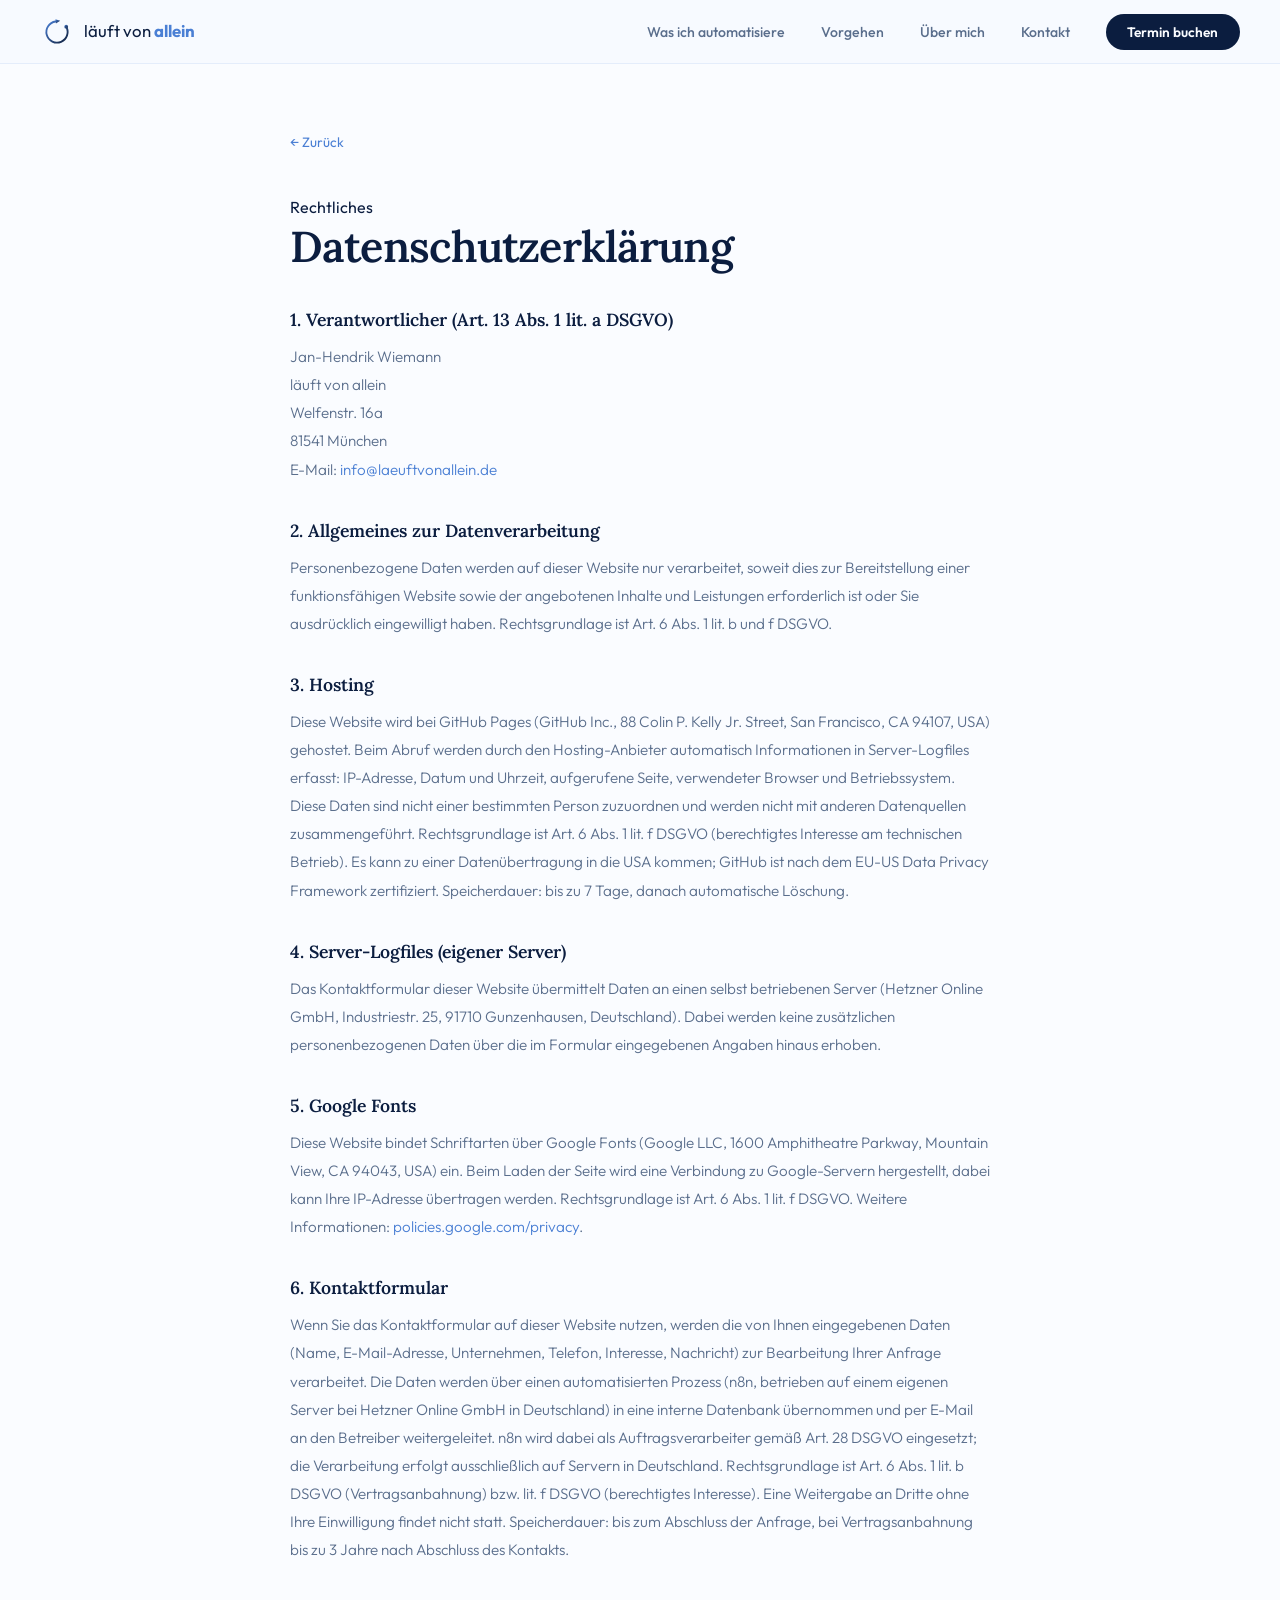
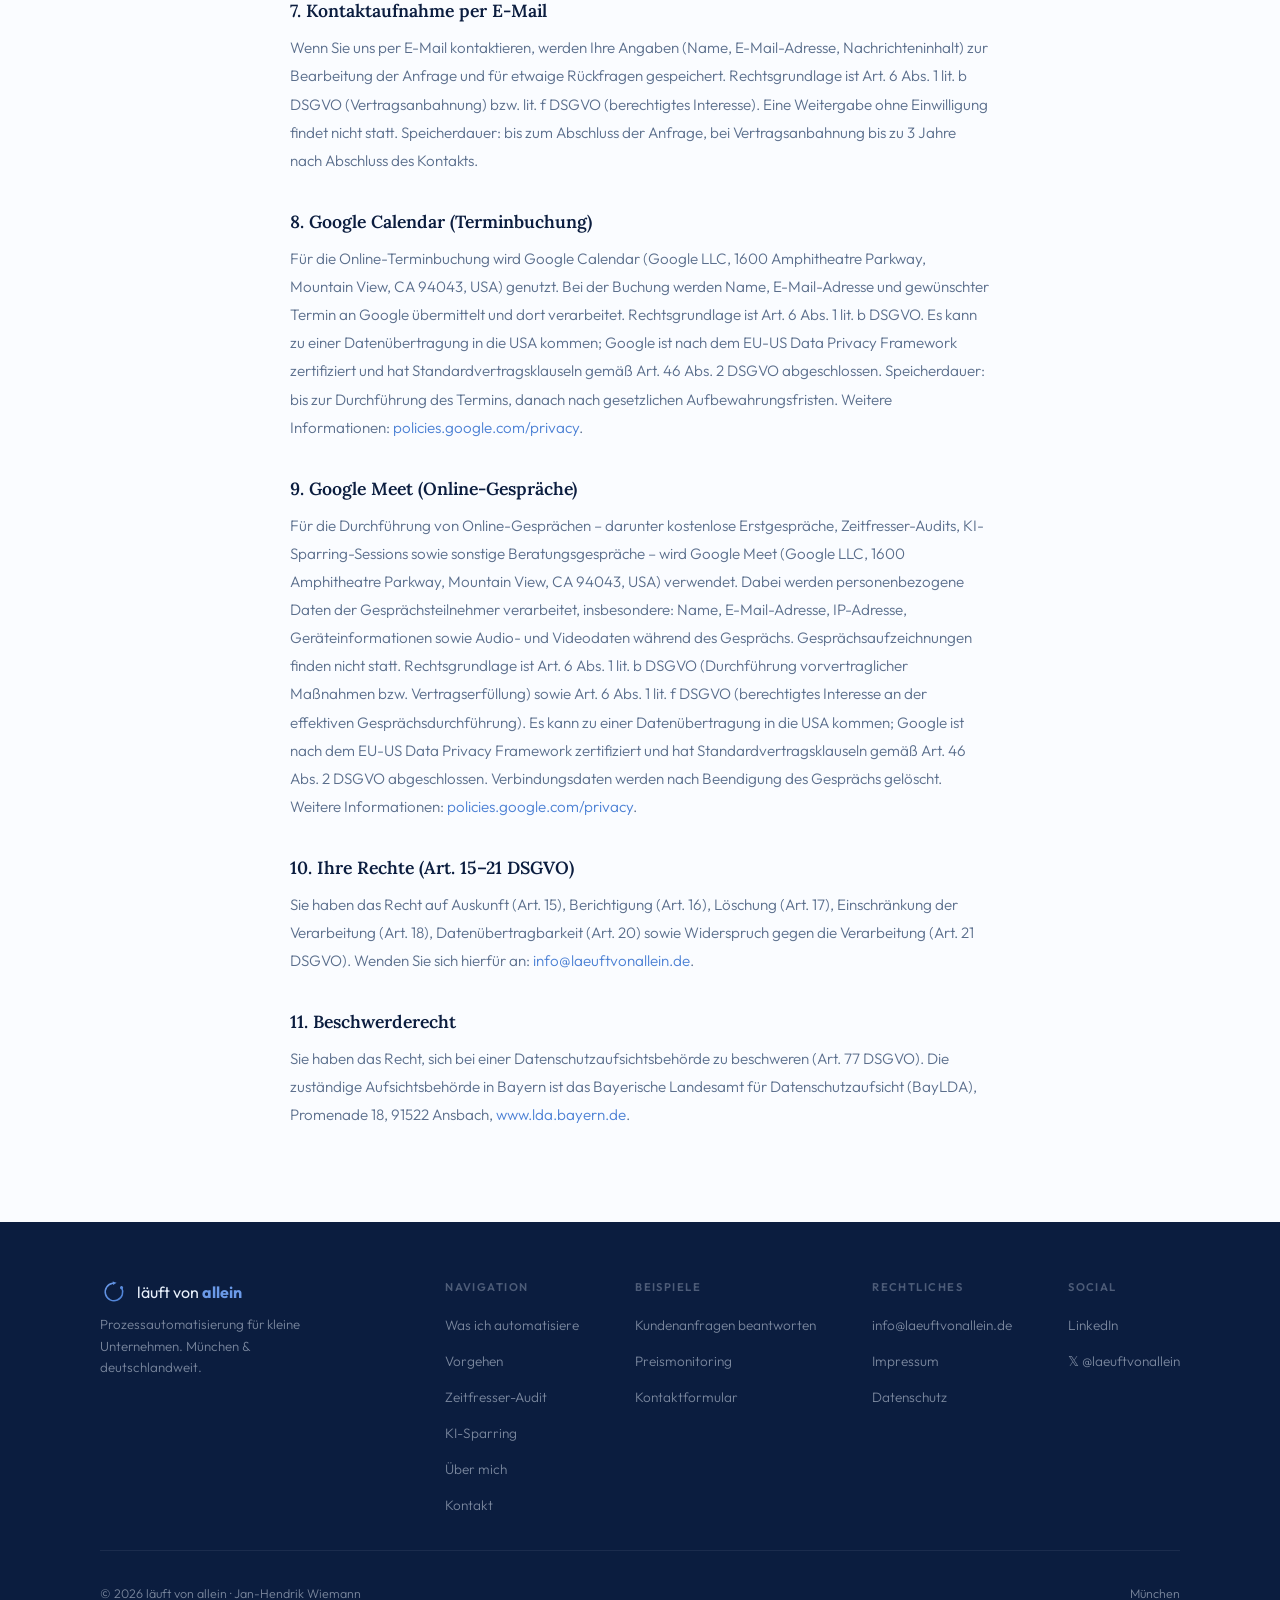
==== datenschutz/index.html @ e251af43 "Create index.html" ====
<!DOCTYPE html>
<html lang="de">
<head>
<meta charset="UTF-8">
<meta name="viewport" content="width=device-width, initial-scale=1.0">
<title>Datenschutzerklärung – läuft von allein</title>
<meta name="description" content="Datenschutzerklärung von läuft von allein – Jan-Hendrik Wiemann, München.">
<meta name="robots" content="noindex, follow">
  <link rel="icon" type="image/png" href="/favicon-96x96.png" sizes="96x96" />
  <link rel="icon" type="image/svg+xml" href="/favicon.svg" />
  <link rel="shortcut icon" href="/favicon.ico" />
  <link rel="apple-touch-icon" sizes="180x180" href="/apple-touch-icon.png" />
  <link rel="manifest" href="/site.webmanifest" />
<link rel="preconnect" href="https://fonts.googleapis.com">
<link rel="preconnect" href="https://fonts.gstatic.com" crossorigin>
<link href="https://fonts.googleapis.com/css2?family=Lora:ital,wght@0,400;0,500;0,600;1,400&family=Outfit:wght@300;400;500;600;700&display=swap" rel="stylesheet">
<style>
  /* ─── Variables ──────────────────────────────────────────────── */
  :root {
    --navy:        #0B1D3F;
    --navy-mid:    #142F5E;
    --navy-light:  #1E4080;
    --blue:        #4A7FD4;
    --blue-light:  #6B9AE8;
    --blue-pale:   #E8F0FB;
    --bg:          #F7FAFF;
    --white:       #FAFCFF;
    --text:        #0B1D3F;
    --text-muted:  #5A6E8C;
    --border:      rgba(74,127,212,0.14);
    --font-sans:   'Outfit', ui-sans-serif, system-ui, sans-serif;
    --font-serif:  'Lora', Georgia, serif;
    --radius-sm:   8px;
    --radius-md:   16px;
    --radius-lg:   24px;
    --shadow-sm:   0 2px 8px rgba(11,29,63,0.06);
    --shadow-md:   0 8px 32px rgba(11,29,63,0.10);
    --t:           0.22s ease;
  }

  /* ─── Reset ──────────────────────────────────────────────────── */
  *, *::before, *::after { box-sizing: border-box; margin: 0; padding: 0; }
  html { scroll-behavior: smooth; }
  body {
    font-family: var(--font-sans);
    background: var(--white);
    color: var(--text);
    line-height: 1.7;
    overflow-x: hidden;
    -webkit-font-smoothing: antialiased;
  }

  /* ─── Navigation ─────────────────────────────────────────────── */
  nav {
    position: fixed; top: 0; left: 0; right: 0; z-index: 100;
    display: flex; align-items: center; justify-content: space-between;
    padding: 0 2.5rem; height: 64px;
    background: rgba(247,250,255,0.90);
    backdrop-filter: blur(18px) saturate(1.4);
    -webkit-backdrop-filter: blur(18px) saturate(1.4);
    border-bottom: 1px solid rgba(74,127,212,0.10);
    transition: box-shadow var(--t);
  }
  nav.scrolled { box-shadow: 0 2px 20px rgba(11,29,63,0.08); }
  .nav-logo {
    display: flex; align-items: center; gap: 10px;
    text-decoration: none; color: var(--navy);
  }
  .nav-wordmark {
    font-family: var(--font-sans);
    font-size: 1.05rem; font-weight: 400;
    color: var(--navy); line-height: 1;
  }
  .nav-wordmark strong { color: var(--blue); font-weight: 700; }
  .nav-links {
    display: flex; align-items: center;
    gap: 2.25rem; list-style: none;
  }
  .nav-links a {
    font-size: 0.88rem; font-weight: 500;
    color: var(--text-muted); text-decoration: none;
    transition: color var(--t);
  }
  .nav-links a:hover { color: var(--navy); }
  .nav-cta {
    background: var(--navy) !important;
    color: var(--white) !important;
    padding: 0.55rem 1.35rem; border-radius: 100px;
    font-weight: 600 !important; font-size: 0.85rem !important;
    transition: background var(--t), transform var(--t) !important;
  }
  .nav-cta:hover { background: var(--navy-mid) !important; transform: translateY(-1px); }
  .nav-hamburger {
    display: none; flex-direction: column; gap: 5px;
    cursor: pointer; background: none; border: none; padding: 4px;
  }
  .nav-hamburger span {
    display: block; width: 22px; height: 2px;
    background: var(--navy); border-radius: 2px; transition: all 0.3s;
  }

  /* ─── Buttons ────────────────────────────────────────────────── */
  .btn-primary {
    display: inline-flex; align-items: center; gap: 8px;
    background: var(--blue); color: var(--white);
    padding: 0.85rem 2rem; border-radius: 100px;
    font-size: 0.95rem; font-weight: 600; text-decoration: none;
    transition: background var(--t), transform var(--t), box-shadow var(--t);
    box-shadow: 0 4px 20px rgba(74,127,212,0.30);
    border: none; cursor: pointer;
  }
  .btn-primary:hover {
    background: var(--blue-light); transform: translateY(-2px);
    box-shadow: 0 8px 28px rgba(74,127,212,0.40);
  }

  /* ─── Case Study Page ────────────────────────────────────────── */
  .case-page {
    background: var(--white);
    padding: 8rem 2rem 5rem;
    min-height: 100vh;
  }
  .case-inner { max-width: 760px; margin: 0 auto; }

  h2 {
    font-family: var(--font-serif);
    font-size: clamp(1.9rem, 4vw, 2.7rem);
    font-weight: 600; color: var(--navy);
    line-height: 1.2; letter-spacing: -0.02em;
    margin-bottom: 1.2rem;
  }
  .case-inner h3 {
    font-family: var(--font-serif); font-size: 1.1rem; font-weight: 600;
    color: var(--navy); margin: 2.5rem 0 0.6rem;
  }
  .case-inner p {
    font-size: 0.97rem; color: var(--text-muted);
    font-weight: 300; line-height: 1.85; margin-bottom: 0.75rem;
  }
  .case-back {
    display: inline-flex; align-items: center; gap: 0.5rem;
    font-size: 0.85rem; color: var(--text-muted);
    text-decoration: none; margin-bottom: 2.5rem; transition: color var(--t);
  }
  .case-back:hover { color: var(--navy); }
  .case-badge {
    display: block; width: fit-content;
    background: rgba(74,127,212,0.10); border: 1px solid rgba(74,127,212,0.22);
    color: var(--blue); font-size: 0.7rem; font-weight: 600;
    letter-spacing: 0.1em; text-transform: uppercase;
    padding: 0.3rem 0.9rem; border-radius: 100px; margin-bottom: 1.1rem;
  }
  .case-lead {
    font-size: 1.05rem; color: var(--text-muted);
    font-weight: 300; line-height: 1.85; margin-bottom: 2rem;
  }
  .case-highlight {
    background: var(--bg); border-left: 3px solid var(--blue);
    border-radius: 0 var(--radius-sm) var(--radius-sm) 0;
    padding: 1.1rem 1.5rem; margin: 1.5rem 0;
    font-size: 0.95rem; color: var(--text-muted); font-weight: 300; line-height: 1.8;
  }
  .case-list {
    list-style: none; margin: 0.5rem 0 1.2rem;
    display: flex; flex-direction: column; gap: 0.4rem;
  }
  .case-list li {
    font-size: 0.93rem; color: var(--text-muted);
    font-weight: 300; display: flex; align-items: baseline; gap: 0.6rem;
  }
  .case-list li::before {
    content: '✓'; color: var(--blue); font-weight: 600; flex-shrink: 0;
  }
  .tech-pills { display: flex; flex-wrap: wrap; gap: 0.5rem; margin: 0.8rem 0 2rem; }
  .tech-pill {
    background: var(--blue-pale); color: var(--blue);
    border-radius: 100px; padding: 0.3rem 0.9rem;
    font-size: 0.78rem; font-weight: 500;
  }
  .case-divider { border: none; border-top: 1px solid var(--border); margin: 2.5rem 0; }

  /* ─── Ablauf-Diagramm ────────────────────────────────────────── */
  .flow-diagram {
    margin: 1.5rem 0 2rem;
    display: flex; flex-direction: column; gap: 0;
  }
  .flow-step {
    display: flex; align-items: flex-start; gap: 1.1rem;
  }
  .flow-left {
    display: flex; flex-direction: column; align-items: center;
    flex-shrink: 0; padding-top: 0.2rem;
  }
  .flow-icon {
    width: 40px; height: 40px; border-radius: 50%;
    background: var(--blue-pale); border: 1.5px solid rgba(74,127,212,0.25);
    display: flex; align-items: center; justify-content: center;
    font-size: 1rem; flex-shrink: 0;
  }
  .flow-connector {
    width: 1.5px; flex: 1; min-height: 28px;
    background: linear-gradient(to bottom, rgba(74,127,212,0.25), rgba(74,127,212,0.08));
    margin: 4px 0;
  }
  .flow-content {
    padding: 0.15rem 0 1.4rem;
  }
  .flow-content strong {
    display: block; font-size: 0.93rem; font-weight: 600;
    color: var(--navy); margin-bottom: 0.2rem;
  }
  .flow-content span {
    font-size: 0.85rem; color: var(--text-muted); font-weight: 300; line-height: 1.6;
  }
  .flow-branch {
    display: flex; gap: 0.75rem; margin-top: 1.5rem; flex-wrap: wrap;
  }
  .flow-branch-item {
    flex: 1; min-width: 200px;
    background: var(--bg); border: 1px solid var(--border);
    border-radius: var(--radius-md); padding: 1rem 1.2rem;
  }
  .flow-branch-item.yes { border-left: 3px solid var(--blue); }
  .flow-branch-item.no { border-left: 3px solid rgba(90,110,140,0.3); }
  .flow-branch-label {
    font-size: 0.7rem; font-weight: 700; letter-spacing: 0.1em;
    text-transform: uppercase; margin-bottom: 0.4rem;
  }
  .flow-branch-item.yes .flow-branch-label { color: var(--blue); }
  .flow-branch-item.no .flow-branch-label { color: var(--text-muted); }
  .flow-branch-item p {
    font-size: 0.85rem; color: var(--text-muted);
    font-weight: 300; line-height: 1.6; margin-bottom: 0;
  }

  /* ─── Sheet-Tabelle ──────────────────────────────────────────── */
  .sheet-table {
    width: 100%; border-collapse: collapse;
    margin: 1rem 0 1.5rem; font-size: 0.85rem;
    border-radius: var(--radius-md); overflow: hidden;
    border: 1px solid var(--border);
  }
  .sheet-table th {
    background: var(--blue-pale); color: var(--blue);
    font-weight: 600; font-size: 0.72rem; letter-spacing: 0.08em;
    text-transform: uppercase; padding: 0.65rem 1rem; text-align: left;
    border-bottom: 1px solid rgba(74,127,212,0.18);
  }
  .sheet-table td {
    padding: 0.65rem 1rem; color: var(--text-muted);
    font-weight: 300; line-height: 1.5;
    border-bottom: 1px solid var(--border);
    vertical-align: top;
  }
  .sheet-table tr:last-child td { border-bottom: none; }
  .sheet-table tr:hover td { background: var(--bg); }
  .typ-badge {
    display: inline-block;
    background: var(--blue-pale); color: var(--blue);
    border-radius: 100px; padding: 1px 8px;
    font-size: 0.72rem; font-weight: 600;
    letter-spacing: 0.06em;
  }

  /* ─── X-Thread ───────────────────────────────────────────────── */
  .x-thread-label {
    font-size: 0.72rem; font-weight: 600; letter-spacing: 0.14em;
    text-transform: uppercase; color: var(--blue); margin-bottom: 1.2rem; display: block;
  }
  .x-posts { display: flex; flex-direction: column; gap: 0.9rem; }
  .x-post {
    background: var(--bg); border: 1px solid var(--border);
    border-radius: var(--radius-md); padding: 1.2rem 1.4rem;
  }
  .x-post-num {
    font-size: 0.68rem; font-weight: 600; letter-spacing: 0.08em;
    color: var(--blue); text-transform: uppercase; margin-bottom: 0.55rem;
  }
  .x-post p {
    font-size: 0.88rem; line-height: 1.75; color: var(--navy);
    font-weight: 300; margin-bottom: 0;
  }
  .case-cta { margin-top: 2rem; }

  /* ─── Footer ─────────────────────────────────────────────────── */
  footer { background: var(--navy); color: rgba(232,240,251,0.5); padding: 3.5rem 2rem 2rem; }
  .footer-inner { max-width: 1080px; margin: 0 auto; }
  .footer-top {
    display: flex; justify-content: space-between; align-items: flex-start;
    margin-bottom: 2rem; padding-bottom: 2rem;
    border-bottom: 1px solid rgba(232,240,251,0.07);
  }
  .footer-brand p { font-size: 0.83rem; font-weight: 300; max-width: 250px; margin-top: 0.5rem; line-height: 1.65; }
  .footer-logo { display: flex; align-items: center; gap: 9px; text-decoration: none; }
  .footer-wordmark {
    font-family: var(--font-sans); font-size: 1rem;
    font-weight: 400; color: #E8F0FB; line-height: 1;
  }
  .footer-wordmark strong { color: var(--blue-light); font-weight: 700; }
  .footer-links { display: flex; gap: 3.5rem; }
  .footer-links-col h4 {
    font-size: 0.7rem; font-weight: 600; letter-spacing: 0.13em;
    text-transform: uppercase; color: rgba(232,240,251,0.30); margin-bottom: 0.9rem;
  }
  .footer-links-col ul { list-style: none; display: flex; flex-direction: column; gap: 0.55rem; }
  .footer-links-col a {
    font-size: 0.85rem; font-weight: 300;
    color: rgba(232,240,251,0.50); text-decoration: none; transition: color var(--t);
  }
  .footer-links-col a:hover { color: #E8F0FB; }
  .footer-bottom {
    display: flex; justify-content: space-between; align-items: center;
    font-size: 0.78rem; font-weight: 300;
  }

  /* ─── Password Overlay ───────────────────────────────────────── */
  #pw-overlay {
    position: fixed; inset: 0; z-index: 9999; background: var(--navy);
    display: flex; align-items: center; justify-content: center; flex-direction: column;
  }
  #pw-overlay.hidden { display: none; }
  .pw-box {
    background: rgba(232,240,251,0.05); border: 1px solid rgba(232,240,251,0.12);
    border-radius: 20px; padding: 2.5rem 3rem;
    width: 100%; max-width: 380px; text-align: center;
  }
  .pw-logo { display: flex; justify-content: center; margin-bottom: 1.2rem; }
  .pw-sub { font-size: 0.83rem; color: rgba(232,240,251,0.4); font-weight: 300; margin-bottom: 2rem; }
  .pw-input {
    width: 100%; padding: 0.8rem 1.1rem;
    background: rgba(232,240,251,0.07); border: 1px solid rgba(232,240,251,0.15);
    border-radius: 10px; color: #E8F0FF; font-size: 1rem;
    font-family: var(--font-sans); outline: none; margin-bottom: 0.85rem;
    transition: border-color var(--t); text-align: center; letter-spacing: 0.08em;
  }
  .pw-input::placeholder { color: rgba(232,240,251,0.25); letter-spacing: 0; }
  .pw-input:focus { border-color: var(--blue); }
  .pw-btn {
    width: 100%; padding: 0.85rem; background: var(--blue);
    color: var(--white); border: none; border-radius: 10px;
    font-family: var(--font-sans); font-size: 0.95rem; font-weight: 600;
    cursor: pointer; transition: background var(--t);
  }
  .pw-btn:hover { background: var(--blue-light); }
  .pw-error { font-size: 0.8rem; color: #e07070; margin-top: 0.75rem; min-height: 1.2em; font-weight: 300; }
  @keyframes shake { 0%,100%{transform:translateX(0)} 20%,60%{transform:translateX(-6px)} 40%,80%{transform:translateX(6px)} }
  .pw-input.shake { animation: shake 0.4s ease; }

  
  /* ─── Legal Pages ────────────────────────────────────────────── */
  .legal-page { background: var(--white); padding: 8rem 2rem 5rem; min-height: 100vh; }
  .legal-inner { max-width: 700px; margin: 0 auto; }
  .legal-inner h2 { margin-bottom: 2rem; }
  .legal-inner h3 {
    font-family: var(--font-serif); font-size: 1.1rem; font-weight: 600;
    color: var(--navy); margin: 2rem 0 0.5rem;
  }
  .legal-inner p {
    font-size: 0.95rem; color: var(--text-muted);
    font-weight: 300; line-height: 1.85; margin-bottom: 0.75rem;
  }
  .legal-inner a { color: var(--blue); text-decoration: none; }
  .legal-inner a:hover { text-decoration: underline; }
  .legal-back {
    display: inline-flex; align-items: center; gap: 0.5rem;
    font-size: 0.85rem; color: var(--text-muted);
    text-decoration: none; margin-bottom: 2.5rem; transition: color var(--t);
  }
  .legal-back:hover { color: var(--navy); }
/* ─── Responsive ─────────────────────────────────────────────── */
  @media (max-width: 768px) {
    nav { padding: 0 1.5rem; }
    .nav-links {
      display: none; flex-direction: column; position: absolute;
      top: 100%; left: 0; right: 0; background: var(--white);
      padding: 1.5rem; gap: 1.25rem;
      border-bottom: 1px solid rgba(74,127,212,0.1);
      box-shadow: 0 8px 24px rgba(11,29,63,0.08);
    }
    .nav-links.open { display: flex; }
    .nav-hamburger { display: flex; }
    .footer-top { flex-direction: column; gap: 2rem; }
    .footer-links { gap: 2rem; flex-wrap: wrap; }
    .footer-bottom { flex-direction: column; gap: 0.5rem; text-align: center; }
    .sheet-table { font-size: 0.78rem; }
    .sheet-table th, .sheet-table td { padding: 0.5rem 0.75rem; }
    .flow-branch { flex-direction: column; }
  }
</style>
</head>
<body>

<!-- ═══ NAVIGATION ════════════════════════════════════════════════ -->
<nav id="nav">
  <a href="/" class="nav-logo">
    <svg width="34" height="34" viewBox="0 0 64 64" fill="none" xmlns="http://www.w3.org/2000/svg" aria-hidden="true">
      <defs>
        <linearGradient id="ng" x1="0" y1="0" x2="1" y2="1">
          <stop offset="0%" stop-color="#4A7FD4"/>
          <stop offset="100%" stop-color="#0F1F3D"/>
        </linearGradient>
      </defs>
      <circle cx="49.3" cy="22" r="3.5" fill="url(#ng)"/>
      <path d="M 49.3,22 A 20,20 0 1,1 29.2,12.2" stroke="url(#ng)" stroke-width="3.5" stroke-linecap="round"/>
      <polygon points="38,11 30,16 29,8" fill="url(#ng)"/>
    </svg>
    <span class="nav-wordmark">läuft von <strong>allein</strong></span>
  </a>
  <ul class="nav-links" id="nav-links">
    <li><a href="/#was-ich">Was ich automatisiere</a></li>
    <li><a href="/#wie">Vorgehen</a></li>
    <li><a href="/#ueber">Über mich</a></li>
    <li><a href="/#kontakt">Kontakt</a></li>
    <li><a href="https://calendar.app.google/vXAGb7DQjwTJtg9t6" target="_blank" rel="noopener" class="nav-cta">Termin buchen</a></li>
  </ul>
  <button class="nav-hamburger" id="hamburger" onclick="toggleMenu()" aria-label="Menü">
    <span></span><span></span><span></span>
  </button>
</nav>

<div class="legal-page">
  <div class="legal-inner">
    <a href="/" class="legal-back">← Zurück</a>
    <br>
    <span class="section-label">Rechtliches</span>
    <h2>Datenschutzerklärung</h2>
    <h3>1. Verantwortlicher (Art. 13 Abs. 1 lit. a DSGVO)</h3>
    <p>Jan-Hendrik Wiemann<br>läuft von allein<br>Welfenstr. 16a<br>81541 München<br>E-Mail: <a href="mailto:info@laeuftvonallein.de">info@laeuftvonallein.de</a></p>
    <h3>2. Allgemeines zur Datenverarbeitung</h3>
    <p>Personenbezogene Daten werden auf dieser Website nur verarbeitet, soweit dies zur Bereitstellung einer funktionsfähigen Website sowie der angebotenen Inhalte und Leistungen erforderlich ist oder Sie ausdrücklich eingewilligt haben. Rechtsgrundlage ist Art. 6 Abs. 1 lit. b und f DSGVO.</p>
    <h3>3. Hosting</h3>
    <p>Diese Website wird bei GitHub Pages (GitHub Inc., 88 Colin P. Kelly Jr. Street, San Francisco, CA 94107, USA) gehostet. Beim Abruf werden durch den Hosting-Anbieter automatisch Informationen in Server-Logfiles erfasst: IP-Adresse, Datum und Uhrzeit, aufgerufene Seite, verwendeter Browser und Betriebssystem. Diese Daten sind nicht einer bestimmten Person zuzuordnen und werden nicht mit anderen Datenquellen zusammengeführt. Rechtsgrundlage ist Art. 6 Abs. 1 lit. f DSGVO (berechtigtes Interesse am technischen Betrieb). Es kann zu einer Datenübertragung in die USA kommen; GitHub ist nach dem EU-US Data Privacy Framework zertifiziert. Speicherdauer: bis zu 7 Tage, danach automatische Löschung.</p>
    <h3>4. Server-Logfiles (eigener Server)</h3>
    <p>Das Kontaktformular dieser Website übermittelt Daten an einen selbst betriebenen Server (Hetzner Online GmbH, Industriestr. 25, 91710 Gunzenhausen, Deutschland). Dabei werden keine zusätzlichen personenbezogenen Daten über die im Formular eingegebenen Angaben hinaus erhoben.</p>
    <h3>5. Google Fonts</h3>
    <p>Diese Website bindet Schriftarten über Google Fonts (Google LLC, 1600 Amphitheatre Parkway, Mountain View, CA 94043, USA) ein. Beim Laden der Seite wird eine Verbindung zu Google-Servern hergestellt, dabei kann Ihre IP-Adresse übertragen werden. Rechtsgrundlage ist Art. 6 Abs. 1 lit. f DSGVO. Weitere Informationen: <a href="https://policies.google.com/privacy" target="_blank" rel="noopener">policies.google.com/privacy</a>.</p>
    <h3>6. Kontaktformular</h3>
    <p>Wenn Sie das Kontaktformular auf dieser Website nutzen, werden die von Ihnen eingegebenen Daten (Name, E-Mail-Adresse, Unternehmen, Telefon, Interesse, Nachricht) zur Bearbeitung Ihrer Anfrage verarbeitet. Die Daten werden über einen automatisierten Prozess (n8n, betrieben auf einem eigenen Server bei Hetzner Online GmbH in Deutschland) in eine interne Datenbank übernommen und per E-Mail an den Betreiber weitergeleitet. n8n wird dabei als Auftragsverarbeiter gemäß Art. 28 DSGVO eingesetzt; die Verarbeitung erfolgt ausschließlich auf Servern in Deutschland. Rechtsgrundlage ist Art. 6 Abs. 1 lit. b DSGVO (Vertragsanbahnung) bzw. lit. f DSGVO (berechtigtes Interesse). Eine Weitergabe an Dritte ohne Ihre Einwilligung findet nicht statt. Speicherdauer: bis zum Abschluss der Anfrage, bei Vertragsanbahnung bis zu 3 Jahre nach Abschluss des Kontakts.</p>
    <h3>7. Kontaktaufnahme per E-Mail</h3>
    <p>Wenn Sie uns per E-Mail kontaktieren, werden Ihre Angaben (Name, E-Mail-Adresse, Nachrichteninhalt) zur Bearbeitung der Anfrage und für etwaige Rückfragen gespeichert. Rechtsgrundlage ist Art. 6 Abs. 1 lit. b DSGVO (Vertragsanbahnung) bzw. lit. f DSGVO (berechtigtes Interesse). Eine Weitergabe ohne Einwilligung findet nicht statt. Speicherdauer: bis zum Abschluss der Anfrage, bei Vertragsanbahnung bis zu 3 Jahre nach Abschluss des Kontakts.</p>
    <h3>8. Google Calendar (Terminbuchung)</h3>
    <p>Für die Online-Terminbuchung wird Google Calendar (Google LLC, 1600 Amphitheatre Parkway, Mountain View, CA 94043, USA) genutzt. Bei der Buchung werden Name, E-Mail-Adresse und gewünschter Termin an Google übermittelt und dort verarbeitet. Rechtsgrundlage ist Art. 6 Abs. 1 lit. b DSGVO. Es kann zu einer Datenübertragung in die USA kommen; Google ist nach dem EU-US Data Privacy Framework zertifiziert und hat Standardvertragsklauseln gemäß Art. 46 Abs. 2 DSGVO abgeschlossen. Speicherdauer: bis zur Durchführung des Termins, danach nach gesetzlichen Aufbewahrungsfristen. Weitere Informationen: <a href="https://policies.google.com/privacy" target="_blank" rel="noopener">policies.google.com/privacy</a>.</p>
    <h3>9. Google Meet (Online-Gespräche)</h3>
    <p>Für die Durchführung von Online-Gesprächen – darunter kostenlose Erstgespräche, Zeitfresser-Audits, KI-Sparring-Sessions sowie sonstige Beratungsgespräche – wird Google Meet (Google LLC, 1600 Amphitheatre Parkway, Mountain View, CA 94043, USA) verwendet. Dabei werden personenbezogene Daten der Gesprächsteilnehmer verarbeitet, insbesondere: Name, E-Mail-Adresse, IP-Adresse, Geräteinformationen sowie Audio- und Videodaten während des Gesprächs. Gesprächsaufzeichnungen finden nicht statt. Rechtsgrundlage ist Art. 6 Abs. 1 lit. b DSGVO (Durchführung vorvertraglicher Maßnahmen bzw. Vertragserfüllung) sowie Art. 6 Abs. 1 lit. f DSGVO (berechtigtes Interesse an der effektiven Gesprächsdurchführung). Es kann zu einer Datenübertragung in die USA kommen; Google ist nach dem EU-US Data Privacy Framework zertifiziert und hat Standardvertragsklauseln gemäß Art. 46 Abs. 2 DSGVO abgeschlossen. Verbindungsdaten werden nach Beendigung des Gesprächs gelöscht. Weitere Informationen: <a href="https://policies.google.com/privacy" target="_blank" rel="noopener">policies.google.com/privacy</a>.</p>
    <h3>10. Ihre Rechte (Art. 15–21 DSGVO)</h3>
    <p>Sie haben das Recht auf Auskunft (Art. 15), Berichtigung (Art. 16), Löschung (Art. 17), Einschränkung der Verarbeitung (Art. 18), Datenübertragbarkeit (Art. 20) sowie Widerspruch gegen die Verarbeitung (Art. 21 DSGVO). Wenden Sie sich hierfür an: <a href="mailto:info@laeuftvonallein.de">info@laeuftvonallein.de</a>.</p>
    <h3>11. Beschwerderecht</h3>
    <p>Sie haben das Recht, sich bei einer Datenschutzaufsichtsbehörde zu beschweren (Art. 77 DSGVO). Die zuständige Aufsichtsbehörde in Bayern ist das Bayerische Landesamt für Datenschutzaufsicht (BayLDA), Promenade 18, 91522 Ansbach, <a href="https://www.lda.bayern.de" target="_blank" rel="noopener">www.lda.bayern.de</a>.</p>
  </div>
</div>

<!-- ═══ FOOTER ═══════════════════════════════════════════════════ -->
<footer>
  <div class="footer-inner">
    <div class="footer-top">
      <div class="footer-brand">
        <a href="/" class="footer-logo">
          <svg width="28" height="28" viewBox="0 0 64 64" fill="none" xmlns="http://www.w3.org/2000/svg" aria-hidden="true">
            <defs><linearGradient id="fg" x1="0" y1="0" x2="1" y2="1"><stop offset="0%" stop-color="#6B9AE8"/><stop offset="100%" stop-color="#4A7FD4"/></linearGradient></defs>
            <circle cx="49.3" cy="22" r="3.5" fill="url(#fg)"/>
            <path d="M 49.3,22 A 20,20 0 1,1 29.2,12.2" stroke="url(#fg)" stroke-width="3.5" stroke-linecap="round"/>
            <polygon points="38,11 30,16 29,8" fill="url(#fg)"/>
          </svg>
          <span class="footer-wordmark">läuft von <strong>allein</strong></span>
        </a>
        <p>Prozessautomatisierung für kleine Unternehmen. München &amp; deutschlandweit.</p>
      </div>
      <div class="footer-links">
        <div class="footer-links-col">
          <h4>Navigation</h4>
          <ul>
            <li><a href="/#was-ich">Was ich automatisiere</a></li>
            <li><a href="/#wie">Vorgehen</a></li>
            <li><a href="/zeitfresser-audit">Zeitfresser-Audit</a></li>
            <li><a href="/ki-sparring">KI-Sparring</a></li>
            <li><a href="/#ueber">Über mich</a></li>
            <li><a href="/#kontakt">Kontakt</a></li>
          </ul>
        </div>
        <div class="footer-links-col">
          <h4>Beispiele</h4>
          <ul>
            <li><a href="/email-autoentwurf">Kundenanfragen beantworten</a></li>
            <li><a href="/preismonitoring">Preismonitoring</a></li>
            <li><a href="/kontaktformular">Kontaktformular</a></li>
          </ul>
        </div>
        <div class="footer-links-col">
          <h4>Rechtliches</h4>
          <ul>
            <li><a href="mailto:info@laeuftvonallein.de">info@laeuftvonallein.de</a></li>
            <li><a href="/impressum">Impressum</a></li>
            <li><a href="/datenschutz">Datenschutz</a></li>
          </ul>
        </div>
        <div class="footer-links-col">
          <h4>Social</h4>
          <ul>
            <li><a href="https://www.linkedin.com/in/janwiemann" target="_blank" rel="noopener">LinkedIn</a></li>
            <li><a href="https://x.com/laeuftvonallein" target="_blank" rel="noopener">𝕏 @laeuftvonallein</a></li>
          </ul>
        </div>
      </div>
    </div>
    <div class="footer-bottom">
      <span>© 2026 läuft von allein · Jan-Hendrik Wiemann</span>
      <span>München</span>
    </div>
  </div>
</footer>

<script>
  window.addEventListener('scroll', () => {
    document.getElementById('nav').classList.toggle('scrolled', window.scrollY > 20);
  });
  function toggleMenu() {
    document.getElementById('nav-links').classList.toggle('open');
  }
  document.querySelectorAll('a[onclick]').forEach(a => {
    if (a.getAttribute('href') === '#') {
      a.addEventListener('click', e => e.preventDefault());
    }
  });
</script>
</body>
</html>
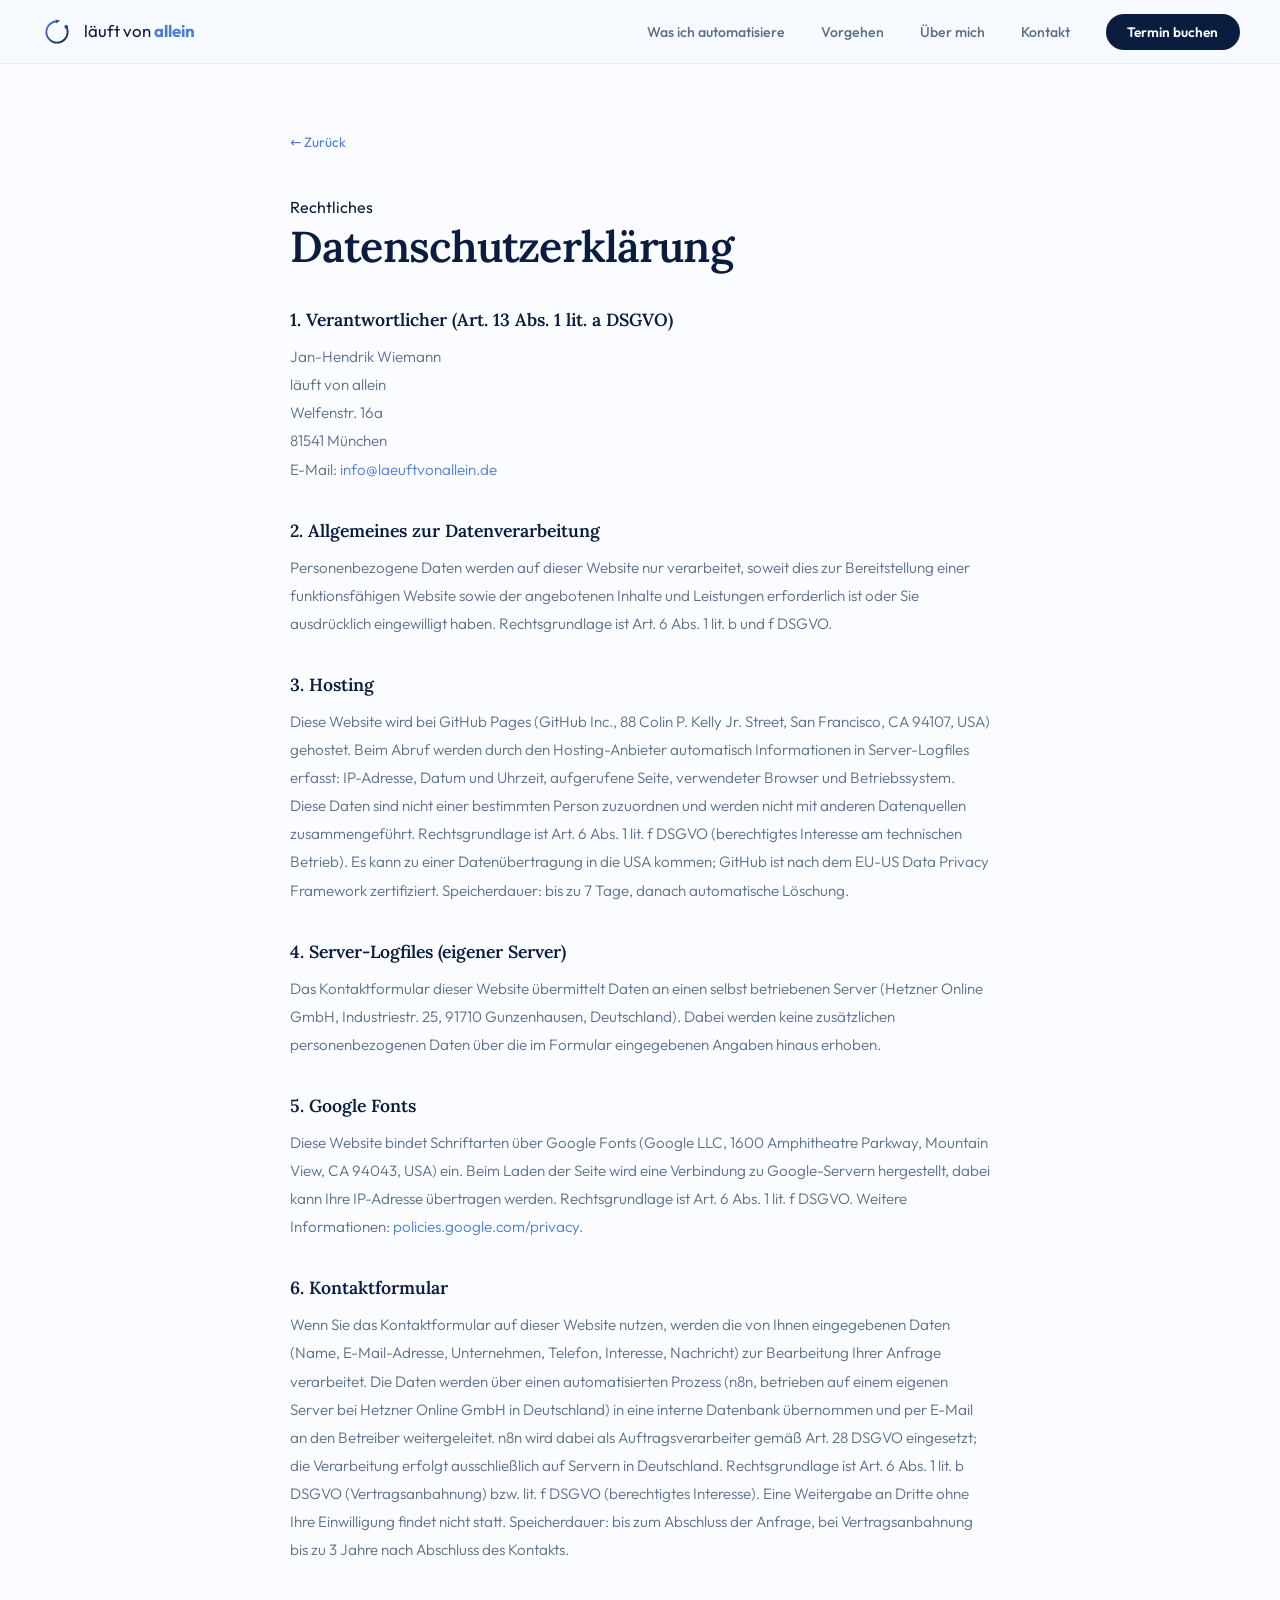
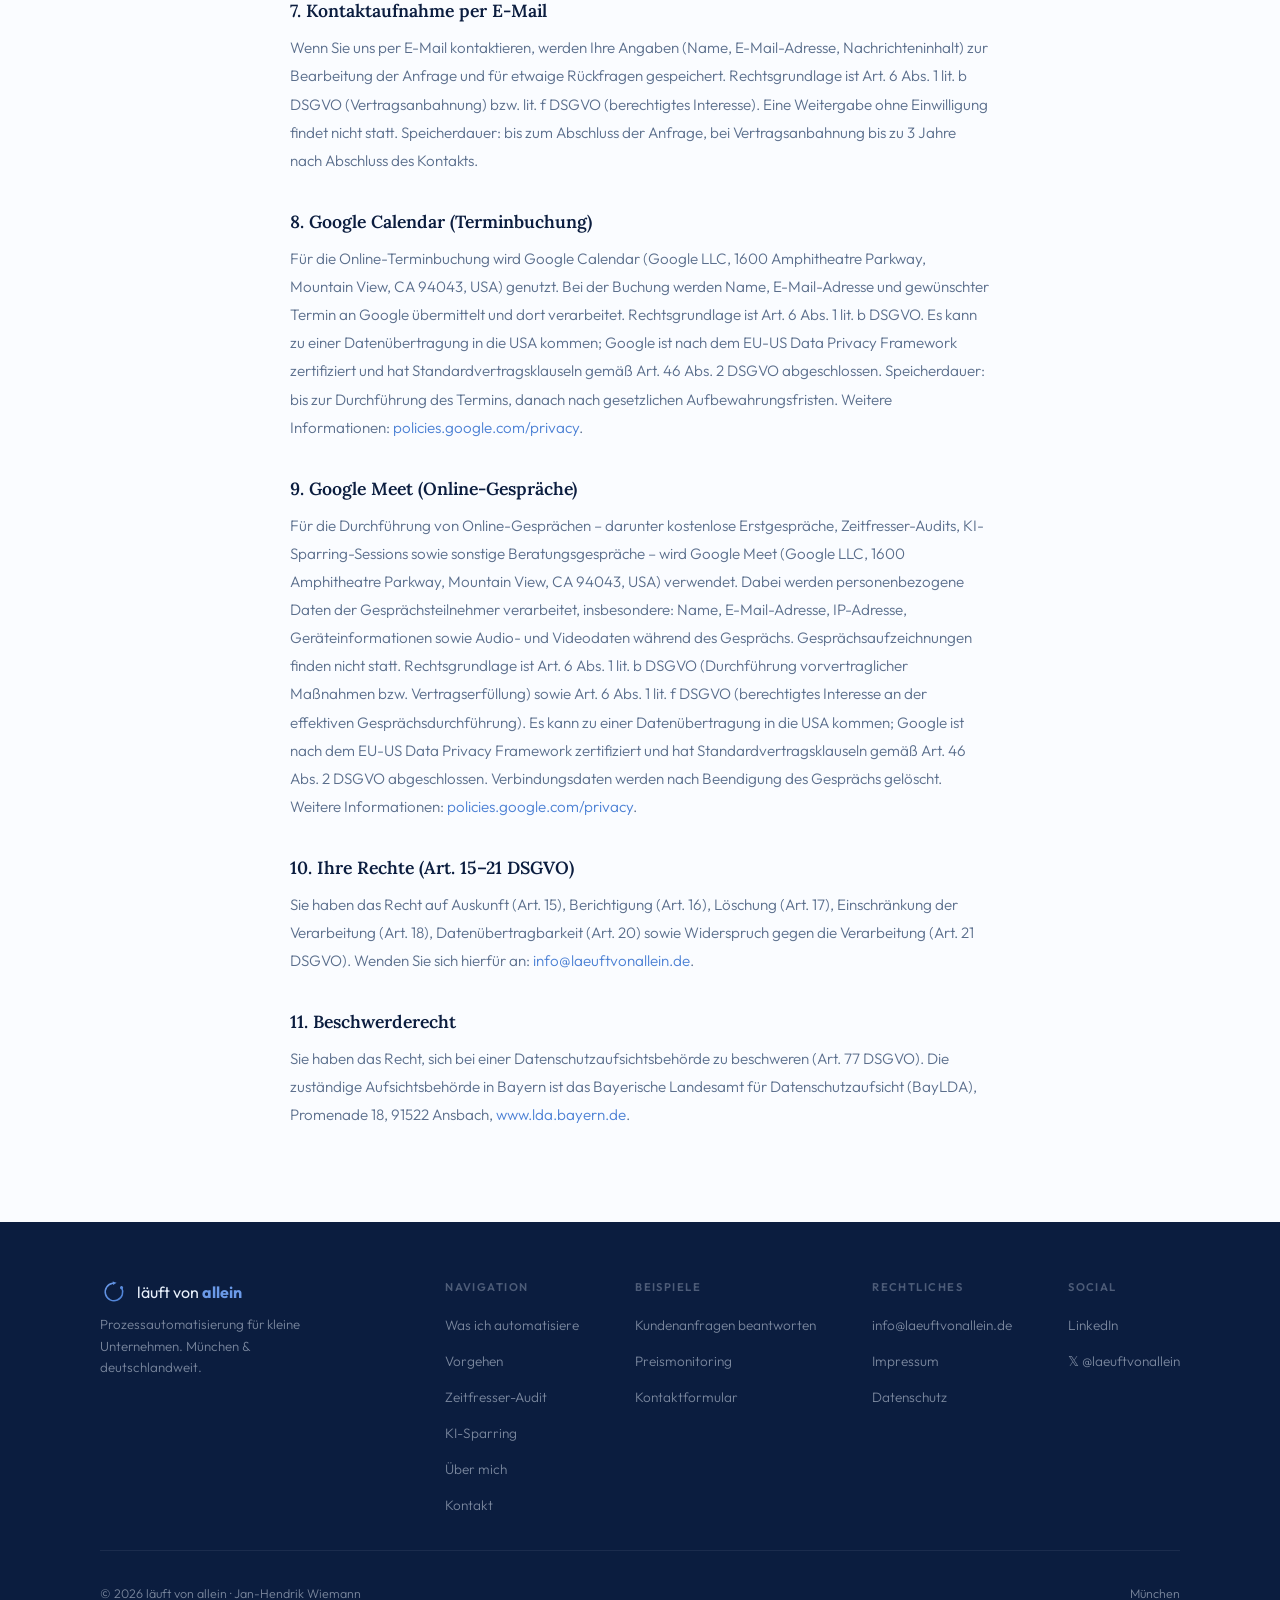
==== commit cda94640: "Update index.html" ====
--- a/datenschutz/index.html
+++ b/datenschutz/index.html
@@ -11,9 +11,7 @@
   <link rel="shortcut icon" href="/favicon.ico" />
   <link rel="apple-touch-icon" sizes="180x180" href="/apple-touch-icon.png" />
   <link rel="manifest" href="/site.webmanifest" />
-<link rel="preconnect" href="https://fonts.googleapis.com">
-<link rel="preconnect" href="https://fonts.gstatic.com" crossorigin>
-<link href="https://fonts.googleapis.com/css2?family=Lora:ital,wght@0,400;0,500;0,600;1,400&family=Outfit:wght@300;400;500;600;700&display=swap" rel="stylesheet">
+<link rel="stylesheet" href="/fonts.css">
 <style>
   /* ─── Variables ──────────────────────────────────────────────── */
   :root {
--- a/fonts.css
+++ b/fonts.css
@@ -0,0 +1,305 @@
+/* Self-hosted fonts – erzeugt von download-fonts.py */
+@font-face {
+  font-family: 'Lora';
+  font-style: italic;
+  font-weight: 400;
+  font-display: swap;
+  src: url(/fonts/0QI8MX1D_JOuMw_hLdO6T2wV9KnW-MoFoqJ2nOeZ.woff2) format('woff2');
+  unicode-range: U+0460-052F, U+1C80-1C8A, U+20B4, U+2DE0-2DFF, U+A640-A69F, U+FE2E-FE2F;
+}
+@font-face {
+  font-family: 'Lora';
+  font-style: italic;
+  font-weight: 400;
+  font-display: swap;
+  src: url(/fonts/0QI8MX1D_JOuMw_hLdO6T2wV9KnW-MoFoqt2nOeZ.woff2) format('woff2');
+  unicode-range: U+0301, U+0400-045F, U+0490-0491, U+04B0-04B1, U+2116;
+}
+@font-face {
+  font-family: 'Lora';
+  font-style: italic;
+  font-weight: 400;
+  font-display: swap;
+  src: url(/fonts/0QI8MX1D_JOuMw_hLdO6T2wV9KnW-MoFotN2nOeZ.woff2) format('woff2');
+  unicode-range: U+0302-0303, U+0305, U+0307-0308, U+0310, U+0312, U+0315, U+031A, U+0326-0327, U+032C, U+032F-0330, U+0332-0333, U+0338, U+033A, U+0346, U+034D, U+0391-03A1, U+03A3-03A9, U+03B1-03C9, U+03D1, U+03D5-03D6, U+03F0-03F1, U+03F4-03F5, U+2016-2017, U+2034-2038, U+203C, U+2040, U+2043, U+2047, U+2050, U+2057, U+205F, U+2070-2071, U+2074-208E, U+2090-209C, U+20D0-20DC, U+20E1, U+20E5-20EF, U+2100-2112, U+2114-2115, U+2117-2121, U+2123-214F, U+2190, U+2192, U+2194-21AE, U+21B0-21E5, U+21F1-21F2, U+21F4-2211, U+2213-2214, U+2216-22FF, U+2308-230B, U+2310, U+2319, U+231C-2321, U+2336-237A, U+237C, U+2395, U+239B-23B7, U+23D0, U+23DC-23E1, U+2474-2475, U+25AF, U+25B3, U+25B7, U+25BD, U+25C1, U+25CA, U+25CC, U+25FB, U+266D-266F, U+27C0-27FF, U+2900-2AFF, U+2B0E-2B11, U+2B30-2B4C, U+2BFE, U+3030, U+FF5B, U+FF5D, U+1D400-1D7FF, U+1EE00-1EEFF;
+}
+@font-face {
+  font-family: 'Lora';
+  font-style: italic;
+  font-weight: 400;
+  font-display: swap;
+  src: url(/fonts/0QI8MX1D_JOuMw_hLdO6T2wV9KnW-MoFosF2nOeZ.woff2) format('woff2');
+  unicode-range: U+0001-000C, U+000E-001F, U+007F-009F, U+20DD-20E0, U+20E2-20E4, U+2150-218F, U+2190, U+2192, U+2194-2199, U+21AF, U+21E6-21F0, U+21F3, U+2218-2219, U+2299, U+22C4-22C6, U+2300-243F, U+2440-244A, U+2460-24FF, U+25A0-27BF, U+2800-28FF, U+2921-2922, U+2981, U+29BF, U+29EB, U+2B00-2BFF, U+4DC0-4DFF, U+FFF9-FFFB, U+10140-1018E, U+10190-1019C, U+101A0, U+101D0-101FD, U+102E0-102FB, U+10E60-10E7E, U+1D2C0-1D2D3, U+1D2E0-1D37F, U+1F000-1F0FF, U+1F100-1F1AD, U+1F1E6-1F1FF, U+1F30D-1F30F, U+1F315, U+1F31C, U+1F31E, U+1F320-1F32C, U+1F336, U+1F378, U+1F37D, U+1F382, U+1F393-1F39F, U+1F3A7-1F3A8, U+1F3AC-1F3AF, U+1F3C2, U+1F3C4-1F3C6, U+1F3CA-1F3CE, U+1F3D4-1F3E0, U+1F3ED, U+1F3F1-1F3F3, U+1F3F5-1F3F7, U+1F408, U+1F415, U+1F41F, U+1F426, U+1F43F, U+1F441-1F442, U+1F444, U+1F446-1F449, U+1F44C-1F44E, U+1F453, U+1F46A, U+1F47D, U+1F4A3, U+1F4B0, U+1F4B3, U+1F4B9, U+1F4BB, U+1F4BF, U+1F4C8-1F4CB, U+1F4D6, U+1F4DA, U+1F4DF, U+1F4E3-1F4E6, U+1F4EA-1F4ED, U+1F4F7, U+1F4F9-1F4FB, U+1F4FD-1F4FE, U+1F503, U+1F507-1F50B, U+1F50D, U+1F512-1F513, U+1F53E-1F54A, U+1F54F-1F5FA, U+1F610, U+1F650-1F67F, U+1F687, U+1F68D, U+1F691, U+1F694, U+1F698, U+1F6AD, U+1F6B2, U+1F6B9-1F6BA, U+1F6BC, U+1F6C6-1F6CF, U+1F6D3-1F6D7, U+1F6E0-1F6EA, U+1F6F0-1F6F3, U+1F6F7-1F6FC, U+1F700-1F7FF, U+1F800-1F80B, U+1F810-1F847, U+1F850-1F859, U+1F860-1F887, U+1F890-1F8AD, U+1F8B0-1F8BB, U+1F8C0-1F8C1, U+1F900-1F90B, U+1F93B, U+1F946, U+1F984, U+1F996, U+1F9E9, U+1FA00-1FA6F, U+1FA70-1FA7C, U+1FA80-1FA89, U+1FA8F-1FAC6, U+1FACE-1FADC, U+1FADF-1FAE9, U+1FAF0-1FAF8, U+1FB00-1FBFF;
+}
+@font-face {
+  font-family: 'Lora';
+  font-style: italic;
+  font-weight: 400;
+  font-display: swap;
+  src: url(/fonts/0QI8MX1D_JOuMw_hLdO6T2wV9KnW-MoFoqB2nOeZ.woff2) format('woff2');
+  unicode-range: U+0102-0103, U+0110-0111, U+0128-0129, U+0168-0169, U+01A0-01A1, U+01AF-01B0, U+0300-0301, U+0303-0304, U+0308-0309, U+0323, U+0329, U+1EA0-1EF9, U+20AB;
+}
+@font-face {
+  font-family: 'Lora';
+  font-style: italic;
+  font-weight: 400;
+  font-display: swap;
+  src: url(/fonts/0QI8MX1D_JOuMw_hLdO6T2wV9KnW-MoFoqF2nOeZ.woff2) format('woff2');
+  unicode-range: U+0100-02BA, U+02BD-02C5, U+02C7-02CC, U+02CE-02D7, U+02DD-02FF, U+0304, U+0308, U+0329, U+1D00-1DBF, U+1E00-1E9F, U+1EF2-1EFF, U+2020, U+20A0-20AB, U+20AD-20C0, U+2113, U+2C60-2C7F, U+A720-A7FF;
+}
+@font-face {
+  font-family: 'Lora';
+  font-style: italic;
+  font-weight: 400;
+  font-display: swap;
+  src: url(/fonts/0QI8MX1D_JOuMw_hLdO6T2wV9KnW-MoFoq92nA.woff2) format('woff2');
+  unicode-range: U+0000-00FF, U+0131, U+0152-0153, U+02BB-02BC, U+02C6, U+02DA, U+02DC, U+0304, U+0308, U+0329, U+2000-206F, U+20AC, U+2122, U+2191, U+2193, U+2212, U+2215, U+FEFF, U+FFFD;
+}
+@font-face {
+  font-family: 'Lora';
+  font-style: normal;
+  font-weight: 400;
+  font-display: swap;
+  src: url(/fonts/0QIvMX1D_JOuMwf7I-NP.woff2) format('woff2');
+  unicode-range: U+0460-052F, U+1C80-1C8A, U+20B4, U+2DE0-2DFF, U+A640-A69F, U+FE2E-FE2F;
+}
+@font-face {
+  font-family: 'Lora';
+  font-style: normal;
+  font-weight: 400;
+  font-display: swap;
+  src: url(/fonts/0QIvMX1D_JOuMw77I-NP.woff2) format('woff2');
+  unicode-range: U+0301, U+0400-045F, U+0490-0491, U+04B0-04B1, U+2116;
+}
+@font-face {
+  font-family: 'Lora';
+  font-style: normal;
+  font-weight: 400;
+  font-display: swap;
+  src: url(/fonts/0QIvMX1D_JOuM3b7I-NP.woff2) format('woff2');
+  unicode-range: U+0302-0303, U+0305, U+0307-0308, U+0310, U+0312, U+0315, U+031A, U+0326-0327, U+032C, U+032F-0330, U+0332-0333, U+0338, U+033A, U+0346, U+034D, U+0391-03A1, U+03A3-03A9, U+03B1-03C9, U+03D1, U+03D5-03D6, U+03F0-03F1, U+03F4-03F5, U+2016-2017, U+2034-2038, U+203C, U+2040, U+2043, U+2047, U+2050, U+2057, U+205F, U+2070-2071, U+2074-208E, U+2090-209C, U+20D0-20DC, U+20E1, U+20E5-20EF, U+2100-2112, U+2114-2115, U+2117-2121, U+2123-214F, U+2190, U+2192, U+2194-21AE, U+21B0-21E5, U+21F1-21F2, U+21F4-2211, U+2213-2214, U+2216-22FF, U+2308-230B, U+2310, U+2319, U+231C-2321, U+2336-237A, U+237C, U+2395, U+239B-23B7, U+23D0, U+23DC-23E1, U+2474-2475, U+25AF, U+25B3, U+25B7, U+25BD, U+25C1, U+25CA, U+25CC, U+25FB, U+266D-266F, U+27C0-27FF, U+2900-2AFF, U+2B0E-2B11, U+2B30-2B4C, U+2BFE, U+3030, U+FF5B, U+FF5D, U+1D400-1D7FF, U+1EE00-1EEFF;
+}
+@font-face {
+  font-family: 'Lora';
+  font-style: normal;
+  font-weight: 400;
+  font-display: swap;
+  src: url(/fonts/0QIvMX1D_JOuM2T7I-NP.woff2) format('woff2');
+  unicode-range: U+0001-000C, U+000E-001F, U+007F-009F, U+20DD-20E0, U+20E2-20E4, U+2150-218F, U+2190, U+2192, U+2194-2199, U+21AF, U+21E6-21F0, U+21F3, U+2218-2219, U+2299, U+22C4-22C6, U+2300-243F, U+2440-244A, U+2460-24FF, U+25A0-27BF, U+2800-28FF, U+2921-2922, U+2981, U+29BF, U+29EB, U+2B00-2BFF, U+4DC0-4DFF, U+FFF9-FFFB, U+10140-1018E, U+10190-1019C, U+101A0, U+101D0-101FD, U+102E0-102FB, U+10E60-10E7E, U+1D2C0-1D2D3, U+1D2E0-1D37F, U+1F000-1F0FF, U+1F100-1F1AD, U+1F1E6-1F1FF, U+1F30D-1F30F, U+1F315, U+1F31C, U+1F31E, U+1F320-1F32C, U+1F336, U+1F378, U+1F37D, U+1F382, U+1F393-1F39F, U+1F3A7-1F3A8, U+1F3AC-1F3AF, U+1F3C2, U+1F3C4-1F3C6, U+1F3CA-1F3CE, U+1F3D4-1F3E0, U+1F3ED, U+1F3F1-1F3F3, U+1F3F5-1F3F7, U+1F408, U+1F415, U+1F41F, U+1F426, U+1F43F, U+1F441-1F442, U+1F444, U+1F446-1F449, U+1F44C-1F44E, U+1F453, U+1F46A, U+1F47D, U+1F4A3, U+1F4B0, U+1F4B3, U+1F4B9, U+1F4BB, U+1F4BF, U+1F4C8-1F4CB, U+1F4D6, U+1F4DA, U+1F4DF, U+1F4E3-1F4E6, U+1F4EA-1F4ED, U+1F4F7, U+1F4F9-1F4FB, U+1F4FD-1F4FE, U+1F503, U+1F507-1F50B, U+1F50D, U+1F512-1F513, U+1F53E-1F54A, U+1F54F-1F5FA, U+1F610, U+1F650-1F67F, U+1F687, U+1F68D, U+1F691, U+1F694, U+1F698, U+1F6AD, U+1F6B2, U+1F6B9-1F6BA, U+1F6BC, U+1F6C6-1F6CF, U+1F6D3-1F6D7, U+1F6E0-1F6EA, U+1F6F0-1F6F3, U+1F6F7-1F6FC, U+1F700-1F7FF, U+1F800-1F80B, U+1F810-1F847, U+1F850-1F859, U+1F860-1F887, U+1F890-1F8AD, U+1F8B0-1F8BB, U+1F8C0-1F8C1, U+1F900-1F90B, U+1F93B, U+1F946, U+1F984, U+1F996, U+1F9E9, U+1FA00-1FA6F, U+1FA70-1FA7C, U+1FA80-1FA89, U+1FA8F-1FAC6, U+1FACE-1FADC, U+1FADF-1FAE9, U+1FAF0-1FAF8, U+1FB00-1FBFF;
+}
+@font-face {
+  font-family: 'Lora';
+  font-style: normal;
+  font-weight: 400;
+  font-display: swap;
+  src: url(/fonts/0QIvMX1D_JOuMwX7I-NP.woff2) format('woff2');
+  unicode-range: U+0102-0103, U+0110-0111, U+0128-0129, U+0168-0169, U+01A0-01A1, U+01AF-01B0, U+0300-0301, U+0303-0304, U+0308-0309, U+0323, U+0329, U+1EA0-1EF9, U+20AB;
+}
+@font-face {
+  font-family: 'Lora';
+  font-style: normal;
+  font-weight: 400;
+  font-display: swap;
+  src: url(/fonts/0QIvMX1D_JOuMwT7I-NP.woff2) format('woff2');
+  unicode-range: U+0100-02BA, U+02BD-02C5, U+02C7-02CC, U+02CE-02D7, U+02DD-02FF, U+0304, U+0308, U+0329, U+1D00-1DBF, U+1E00-1E9F, U+1EF2-1EFF, U+2020, U+20A0-20AB, U+20AD-20C0, U+2113, U+2C60-2C7F, U+A720-A7FF;
+}
+@font-face {
+  font-family: 'Lora';
+  font-style: normal;
+  font-weight: 400;
+  font-display: swap;
+  src: url(/fonts/0QIvMX1D_JOuMwr7Iw.woff2) format('woff2');
+  unicode-range: U+0000-00FF, U+0131, U+0152-0153, U+02BB-02BC, U+02C6, U+02DA, U+02DC, U+0304, U+0308, U+0329, U+2000-206F, U+20AC, U+2122, U+2191, U+2193, U+2212, U+2215, U+FEFF, U+FFFD;
+}
+@font-face {
+  font-family: 'Lora';
+  font-style: normal;
+  font-weight: 500;
+  font-display: swap;
+  src: url(/fonts/0QIvMX1D_JOuMwf7I-NP.woff2) format('woff2');
+  unicode-range: U+0460-052F, U+1C80-1C8A, U+20B4, U+2DE0-2DFF, U+A640-A69F, U+FE2E-FE2F;
+}
+@font-face {
+  font-family: 'Lora';
+  font-style: normal;
+  font-weight: 500;
+  font-display: swap;
+  src: url(/fonts/0QIvMX1D_JOuMw77I-NP.woff2) format('woff2');
+  unicode-range: U+0301, U+0400-045F, U+0490-0491, U+04B0-04B1, U+2116;
+}
+@font-face {
+  font-family: 'Lora';
+  font-style: normal;
+  font-weight: 500;
+  font-display: swap;
+  src: url(/fonts/0QIvMX1D_JOuM3b7I-NP.woff2) format('woff2');
+  unicode-range: U+0302-0303, U+0305, U+0307-0308, U+0310, U+0312, U+0315, U+031A, U+0326-0327, U+032C, U+032F-0330, U+0332-0333, U+0338, U+033A, U+0346, U+034D, U+0391-03A1, U+03A3-03A9, U+03B1-03C9, U+03D1, U+03D5-03D6, U+03F0-03F1, U+03F4-03F5, U+2016-2017, U+2034-2038, U+203C, U+2040, U+2043, U+2047, U+2050, U+2057, U+205F, U+2070-2071, U+2074-208E, U+2090-209C, U+20D0-20DC, U+20E1, U+20E5-20EF, U+2100-2112, U+2114-2115, U+2117-2121, U+2123-214F, U+2190, U+2192, U+2194-21AE, U+21B0-21E5, U+21F1-21F2, U+21F4-2211, U+2213-2214, U+2216-22FF, U+2308-230B, U+2310, U+2319, U+231C-2321, U+2336-237A, U+237C, U+2395, U+239B-23B7, U+23D0, U+23DC-23E1, U+2474-2475, U+25AF, U+25B3, U+25B7, U+25BD, U+25C1, U+25CA, U+25CC, U+25FB, U+266D-266F, U+27C0-27FF, U+2900-2AFF, U+2B0E-2B11, U+2B30-2B4C, U+2BFE, U+3030, U+FF5B, U+FF5D, U+1D400-1D7FF, U+1EE00-1EEFF;
+}
+@font-face {
+  font-family: 'Lora';
+  font-style: normal;
+  font-weight: 500;
+  font-display: swap;
+  src: url(/fonts/0QIvMX1D_JOuM2T7I-NP.woff2) format('woff2');
+  unicode-range: U+0001-000C, U+000E-001F, U+007F-009F, U+20DD-20E0, U+20E2-20E4, U+2150-218F, U+2190, U+2192, U+2194-2199, U+21AF, U+21E6-21F0, U+21F3, U+2218-2219, U+2299, U+22C4-22C6, U+2300-243F, U+2440-244A, U+2460-24FF, U+25A0-27BF, U+2800-28FF, U+2921-2922, U+2981, U+29BF, U+29EB, U+2B00-2BFF, U+4DC0-4DFF, U+FFF9-FFFB, U+10140-1018E, U+10190-1019C, U+101A0, U+101D0-101FD, U+102E0-102FB, U+10E60-10E7E, U+1D2C0-1D2D3, U+1D2E0-1D37F, U+1F000-1F0FF, U+1F100-1F1AD, U+1F1E6-1F1FF, U+1F30D-1F30F, U+1F315, U+1F31C, U+1F31E, U+1F320-1F32C, U+1F336, U+1F378, U+1F37D, U+1F382, U+1F393-1F39F, U+1F3A7-1F3A8, U+1F3AC-1F3AF, U+1F3C2, U+1F3C4-1F3C6, U+1F3CA-1F3CE, U+1F3D4-1F3E0, U+1F3ED, U+1F3F1-1F3F3, U+1F3F5-1F3F7, U+1F408, U+1F415, U+1F41F, U+1F426, U+1F43F, U+1F441-1F442, U+1F444, U+1F446-1F449, U+1F44C-1F44E, U+1F453, U+1F46A, U+1F47D, U+1F4A3, U+1F4B0, U+1F4B3, U+1F4B9, U+1F4BB, U+1F4BF, U+1F4C8-1F4CB, U+1F4D6, U+1F4DA, U+1F4DF, U+1F4E3-1F4E6, U+1F4EA-1F4ED, U+1F4F7, U+1F4F9-1F4FB, U+1F4FD-1F4FE, U+1F503, U+1F507-1F50B, U+1F50D, U+1F512-1F513, U+1F53E-1F54A, U+1F54F-1F5FA, U+1F610, U+1F650-1F67F, U+1F687, U+1F68D, U+1F691, U+1F694, U+1F698, U+1F6AD, U+1F6B2, U+1F6B9-1F6BA, U+1F6BC, U+1F6C6-1F6CF, U+1F6D3-1F6D7, U+1F6E0-1F6EA, U+1F6F0-1F6F3, U+1F6F7-1F6FC, U+1F700-1F7FF, U+1F800-1F80B, U+1F810-1F847, U+1F850-1F859, U+1F860-1F887, U+1F890-1F8AD, U+1F8B0-1F8BB, U+1F8C0-1F8C1, U+1F900-1F90B, U+1F93B, U+1F946, U+1F984, U+1F996, U+1F9E9, U+1FA00-1FA6F, U+1FA70-1FA7C, U+1FA80-1FA89, U+1FA8F-1FAC6, U+1FACE-1FADC, U+1FADF-1FAE9, U+1FAF0-1FAF8, U+1FB00-1FBFF;
+}
+@font-face {
+  font-family: 'Lora';
+  font-style: normal;
+  font-weight: 500;
+  font-display: swap;
+  src: url(/fonts/0QIvMX1D_JOuMwX7I-NP.woff2) format('woff2');
+  unicode-range: U+0102-0103, U+0110-0111, U+0128-0129, U+0168-0169, U+01A0-01A1, U+01AF-01B0, U+0300-0301, U+0303-0304, U+0308-0309, U+0323, U+0329, U+1EA0-1EF9, U+20AB;
+}
+@font-face {
+  font-family: 'Lora';
+  font-style: normal;
+  font-weight: 500;
+  font-display: swap;
+  src: url(/fonts/0QIvMX1D_JOuMwT7I-NP.woff2) format('woff2');
+  unicode-range: U+0100-02BA, U+02BD-02C5, U+02C7-02CC, U+02CE-02D7, U+02DD-02FF, U+0304, U+0308, U+0329, U+1D00-1DBF, U+1E00-1E9F, U+1EF2-1EFF, U+2020, U+20A0-20AB, U+20AD-20C0, U+2113, U+2C60-2C7F, U+A720-A7FF;
+}
+@font-face {
+  font-family: 'Lora';
+  font-style: normal;
+  font-weight: 500;
+  font-display: swap;
+  src: url(/fonts/0QIvMX1D_JOuMwr7Iw.woff2) format('woff2');
+  unicode-range: U+0000-00FF, U+0131, U+0152-0153, U+02BB-02BC, U+02C6, U+02DA, U+02DC, U+0304, U+0308, U+0329, U+2000-206F, U+20AC, U+2122, U+2191, U+2193, U+2212, U+2215, U+FEFF, U+FFFD;
+}
+@font-face {
+  font-family: 'Lora';
+  font-style: normal;
+  font-weight: 600;
+  font-display: swap;
+  src: url(/fonts/0QIvMX1D_JOuMwf7I-NP.woff2) format('woff2');
+  unicode-range: U+0460-052F, U+1C80-1C8A, U+20B4, U+2DE0-2DFF, U+A640-A69F, U+FE2E-FE2F;
+}
+@font-face {
+  font-family: 'Lora';
+  font-style: normal;
+  font-weight: 600;
+  font-display: swap;
+  src: url(/fonts/0QIvMX1D_JOuMw77I-NP.woff2) format('woff2');
+  unicode-range: U+0301, U+0400-045F, U+0490-0491, U+04B0-04B1, U+2116;
+}
+@font-face {
+  font-family: 'Lora';
+  font-style: normal;
+  font-weight: 600;
+  font-display: swap;
+  src: url(/fonts/0QIvMX1D_JOuM3b7I-NP.woff2) format('woff2');
+  unicode-range: U+0302-0303, U+0305, U+0307-0308, U+0310, U+0312, U+0315, U+031A, U+0326-0327, U+032C, U+032F-0330, U+0332-0333, U+0338, U+033A, U+0346, U+034D, U+0391-03A1, U+03A3-03A9, U+03B1-03C9, U+03D1, U+03D5-03D6, U+03F0-03F1, U+03F4-03F5, U+2016-2017, U+2034-2038, U+203C, U+2040, U+2043, U+2047, U+2050, U+2057, U+205F, U+2070-2071, U+2074-208E, U+2090-209C, U+20D0-20DC, U+20E1, U+20E5-20EF, U+2100-2112, U+2114-2115, U+2117-2121, U+2123-214F, U+2190, U+2192, U+2194-21AE, U+21B0-21E5, U+21F1-21F2, U+21F4-2211, U+2213-2214, U+2216-22FF, U+2308-230B, U+2310, U+2319, U+231C-2321, U+2336-237A, U+237C, U+2395, U+239B-23B7, U+23D0, U+23DC-23E1, U+2474-2475, U+25AF, U+25B3, U+25B7, U+25BD, U+25C1, U+25CA, U+25CC, U+25FB, U+266D-266F, U+27C0-27FF, U+2900-2AFF, U+2B0E-2B11, U+2B30-2B4C, U+2BFE, U+3030, U+FF5B, U+FF5D, U+1D400-1D7FF, U+1EE00-1EEFF;
+}
+@font-face {
+  font-family: 'Lora';
+  font-style: normal;
+  font-weight: 600;
+  font-display: swap;
+  src: url(/fonts/0QIvMX1D_JOuM2T7I-NP.woff2) format('woff2');
+  unicode-range: U+0001-000C, U+000E-001F, U+007F-009F, U+20DD-20E0, U+20E2-20E4, U+2150-218F, U+2190, U+2192, U+2194-2199, U+21AF, U+21E6-21F0, U+21F3, U+2218-2219, U+2299, U+22C4-22C6, U+2300-243F, U+2440-244A, U+2460-24FF, U+25A0-27BF, U+2800-28FF, U+2921-2922, U+2981, U+29BF, U+29EB, U+2B00-2BFF, U+4DC0-4DFF, U+FFF9-FFFB, U+10140-1018E, U+10190-1019C, U+101A0, U+101D0-101FD, U+102E0-102FB, U+10E60-10E7E, U+1D2C0-1D2D3, U+1D2E0-1D37F, U+1F000-1F0FF, U+1F100-1F1AD, U+1F1E6-1F1FF, U+1F30D-1F30F, U+1F315, U+1F31C, U+1F31E, U+1F320-1F32C, U+1F336, U+1F378, U+1F37D, U+1F382, U+1F393-1F39F, U+1F3A7-1F3A8, U+1F3AC-1F3AF, U+1F3C2, U+1F3C4-1F3C6, U+1F3CA-1F3CE, U+1F3D4-1F3E0, U+1F3ED, U+1F3F1-1F3F3, U+1F3F5-1F3F7, U+1F408, U+1F415, U+1F41F, U+1F426, U+1F43F, U+1F441-1F442, U+1F444, U+1F446-1F449, U+1F44C-1F44E, U+1F453, U+1F46A, U+1F47D, U+1F4A3, U+1F4B0, U+1F4B3, U+1F4B9, U+1F4BB, U+1F4BF, U+1F4C8-1F4CB, U+1F4D6, U+1F4DA, U+1F4DF, U+1F4E3-1F4E6, U+1F4EA-1F4ED, U+1F4F7, U+1F4F9-1F4FB, U+1F4FD-1F4FE, U+1F503, U+1F507-1F50B, U+1F50D, U+1F512-1F513, U+1F53E-1F54A, U+1F54F-1F5FA, U+1F610, U+1F650-1F67F, U+1F687, U+1F68D, U+1F691, U+1F694, U+1F698, U+1F6AD, U+1F6B2, U+1F6B9-1F6BA, U+1F6BC, U+1F6C6-1F6CF, U+1F6D3-1F6D7, U+1F6E0-1F6EA, U+1F6F0-1F6F3, U+1F6F7-1F6FC, U+1F700-1F7FF, U+1F800-1F80B, U+1F810-1F847, U+1F850-1F859, U+1F860-1F887, U+1F890-1F8AD, U+1F8B0-1F8BB, U+1F8C0-1F8C1, U+1F900-1F90B, U+1F93B, U+1F946, U+1F984, U+1F996, U+1F9E9, U+1FA00-1FA6F, U+1FA70-1FA7C, U+1FA80-1FA89, U+1FA8F-1FAC6, U+1FACE-1FADC, U+1FADF-1FAE9, U+1FAF0-1FAF8, U+1FB00-1FBFF;
+}
+@font-face {
+  font-family: 'Lora';
+  font-style: normal;
+  font-weight: 600;
+  font-display: swap;
+  src: url(/fonts/0QIvMX1D_JOuMwX7I-NP.woff2) format('woff2');
+  unicode-range: U+0102-0103, U+0110-0111, U+0128-0129, U+0168-0169, U+01A0-01A1, U+01AF-01B0, U+0300-0301, U+0303-0304, U+0308-0309, U+0323, U+0329, U+1EA0-1EF9, U+20AB;
+}
+@font-face {
+  font-family: 'Lora';
+  font-style: normal;
+  font-weight: 600;
+  font-display: swap;
+  src: url(/fonts/0QIvMX1D_JOuMwT7I-NP.woff2) format('woff2');
+  unicode-range: U+0100-02BA, U+02BD-02C5, U+02C7-02CC, U+02CE-02D7, U+02DD-02FF, U+0304, U+0308, U+0329, U+1D00-1DBF, U+1E00-1E9F, U+1EF2-1EFF, U+2020, U+20A0-20AB, U+20AD-20C0, U+2113, U+2C60-2C7F, U+A720-A7FF;
+}
+@font-face {
+  font-family: 'Lora';
+  font-style: normal;
+  font-weight: 600;
+  font-display: swap;
+  src: url(/fonts/0QIvMX1D_JOuMwr7Iw.woff2) format('woff2');
+  unicode-range: U+0000-00FF, U+0131, U+0152-0153, U+02BB-02BC, U+02C6, U+02DA, U+02DC, U+0304, U+0308, U+0329, U+2000-206F, U+20AC, U+2122, U+2191, U+2193, U+2212, U+2215, U+FEFF, U+FFFD;
+}
+@font-face {
+  font-family: 'Outfit';
+  font-style: normal;
+  font-weight: 300;
+  font-display: swap;
+  src: url(/fonts/QGYvz_MVcBeNP4NJuktqQ4E.woff2) format('woff2');
+  unicode-range: U+0100-02BA, U+02BD-02C5, U+02C7-02CC, U+02CE-02D7, U+02DD-02FF, U+0304, U+0308, U+0329, U+1D00-1DBF, U+1E00-1E9F, U+1EF2-1EFF, U+2020, U+20A0-20AB, U+20AD-20C0, U+2113, U+2C60-2C7F, U+A720-A7FF;
+}
+@font-face {
+  font-family: 'Outfit';
+  font-style: normal;
+  font-weight: 300;
+  font-display: swap;
+  src: url(/fonts/QGYvz_MVcBeNP4NJtEtq.woff2) format('woff2');
+  unicode-range: U+0000-00FF, U+0131, U+0152-0153, U+02BB-02BC, U+02C6, U+02DA, U+02DC, U+0304, U+0308, U+0329, U+2000-206F, U+20AC, U+2122, U+2191, U+2193, U+2212, U+2215, U+FEFF, U+FFFD;
+}
+@font-face {
+  font-family: 'Outfit';
+  font-style: normal;
+  font-weight: 400;
+  font-display: swap;
+  src: url(/fonts/QGYvz_MVcBeNP4NJuktqQ4E.woff2) format('woff2');
+  unicode-range: U+0100-02BA, U+02BD-02C5, U+02C7-02CC, U+02CE-02D7, U+02DD-02FF, U+0304, U+0308, U+0329, U+1D00-1DBF, U+1E00-1E9F, U+1EF2-1EFF, U+2020, U+20A0-20AB, U+20AD-20C0, U+2113, U+2C60-2C7F, U+A720-A7FF;
+}
+@font-face {
+  font-family: 'Outfit';
+  font-style: normal;
+  font-weight: 400;
+  font-display: swap;
+  src: url(/fonts/QGYvz_MVcBeNP4NJtEtq.woff2) format('woff2');
+  unicode-range: U+0000-00FF, U+0131, U+0152-0153, U+02BB-02BC, U+02C6, U+02DA, U+02DC, U+0304, U+0308, U+0329, U+2000-206F, U+20AC, U+2122, U+2191, U+2193, U+2212, U+2215, U+FEFF, U+FFFD;
+}
+@font-face {
+  font-family: 'Outfit';
+  font-style: normal;
+  font-weight: 500;
+  font-display: swap;
+  src: url(/fonts/QGYvz_MVcBeNP4NJuktqQ4E.woff2) format('woff2');
+  unicode-range: U+0100-02BA, U+02BD-02C5, U+02C7-02CC, U+02CE-02D7, U+02DD-02FF, U+0304, U+0308, U+0329, U+1D00-1DBF, U+1E00-1E9F, U+1EF2-1EFF, U+2020, U+20A0-20AB, U+20AD-20C0, U+2113, U+2C60-2C7F, U+A720-A7FF;
+}
+@font-face {
+  font-family: 'Outfit';
+  font-style: normal;
+  font-weight: 500;
+  font-display: swap;
+  src: url(/fonts/QGYvz_MVcBeNP4NJtEtq.woff2) format('woff2');
+  unicode-range: U+0000-00FF, U+0131, U+0152-0153, U+02BB-02BC, U+02C6, U+02DA, U+02DC, U+0304, U+0308, U+0329, U+2000-206F, U+20AC, U+2122, U+2191, U+2193, U+2212, U+2215, U+FEFF, U+FFFD;
+}
+@font-face {
+  font-family: 'Outfit';
+  font-style: normal;
+  font-weight: 600;
+  font-display: swap;
+  src: url(/fonts/QGYvz_MVcBeNP4NJuktqQ4E.woff2) format('woff2');
+  unicode-range: U+0100-02BA, U+02BD-02C5, U+02C7-02CC, U+02CE-02D7, U+02DD-02FF, U+0304, U+0308, U+0329, U+1D00-1DBF, U+1E00-1E9F, U+1EF2-1EFF, U+2020, U+20A0-20AB, U+20AD-20C0, U+2113, U+2C60-2C7F, U+A720-A7FF;
+}
+@font-face {
+  font-family: 'Outfit';
+  font-style: normal;
+  font-weight: 600;
+  font-display: swap;
+  src: url(/fonts/QGYvz_MVcBeNP4NJtEtq.woff2) format('woff2');
+  unicode-range: U+0000-00FF, U+0131, U+0152-0153, U+02BB-02BC, U+02C6, U+02DA, U+02DC, U+0304, U+0308, U+0329, U+2000-206F, U+20AC, U+2122, U+2191, U+2193, U+2212, U+2215, U+FEFF, U+FFFD;
+}
+@font-face {
+  font-family: 'Outfit';
+  font-style: normal;
+  font-weight: 700;
+  font-display: swap;
+  src: url(/fonts/QGYvz_MVcBeNP4NJuktqQ4E.woff2) format('woff2');
+  unicode-range: U+0100-02BA, U+02BD-02C5, U+02C7-02CC, U+02CE-02D7, U+02DD-02FF, U+0304, U+0308, U+0329, U+1D00-1DBF, U+1E00-1E9F, U+1EF2-1EFF, U+2020, U+20A0-20AB, U+20AD-20C0, U+2113, U+2C60-2C7F, U+A720-A7FF;
+}
+@font-face {
+  font-family: 'Outfit';
+  font-style: normal;
+  font-weight: 700;
+  font-display: swap;
+  src: url(/fonts/QGYvz_MVcBeNP4NJtEtq.woff2) format('woff2');
+  unicode-range: U+0000-00FF, U+0131, U+0152-0153, U+02BB-02BC, U+02C6, U+02DA, U+02DC, U+0304, U+0308, U+0329, U+2000-206F, U+20AC, U+2122, U+2191, U+2193, U+2212, U+2215, U+FEFF, U+FFFD;
+}
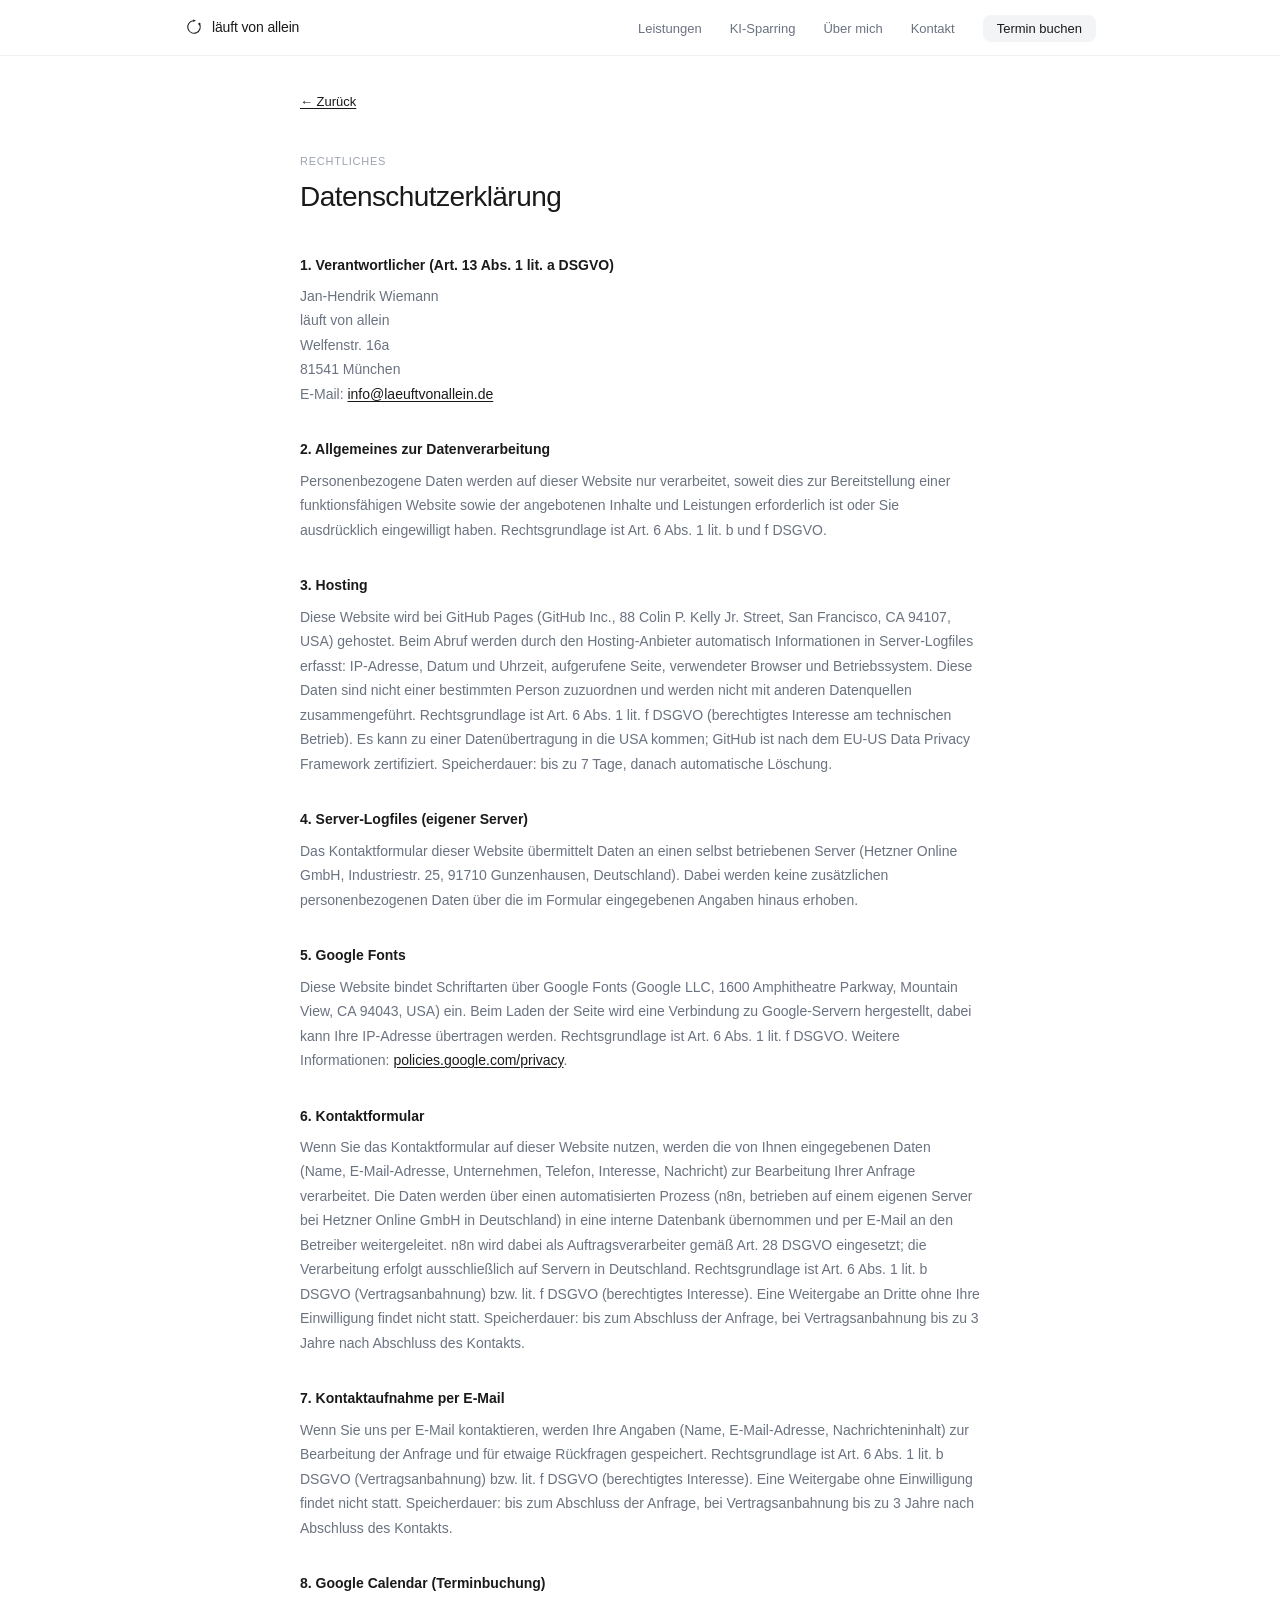
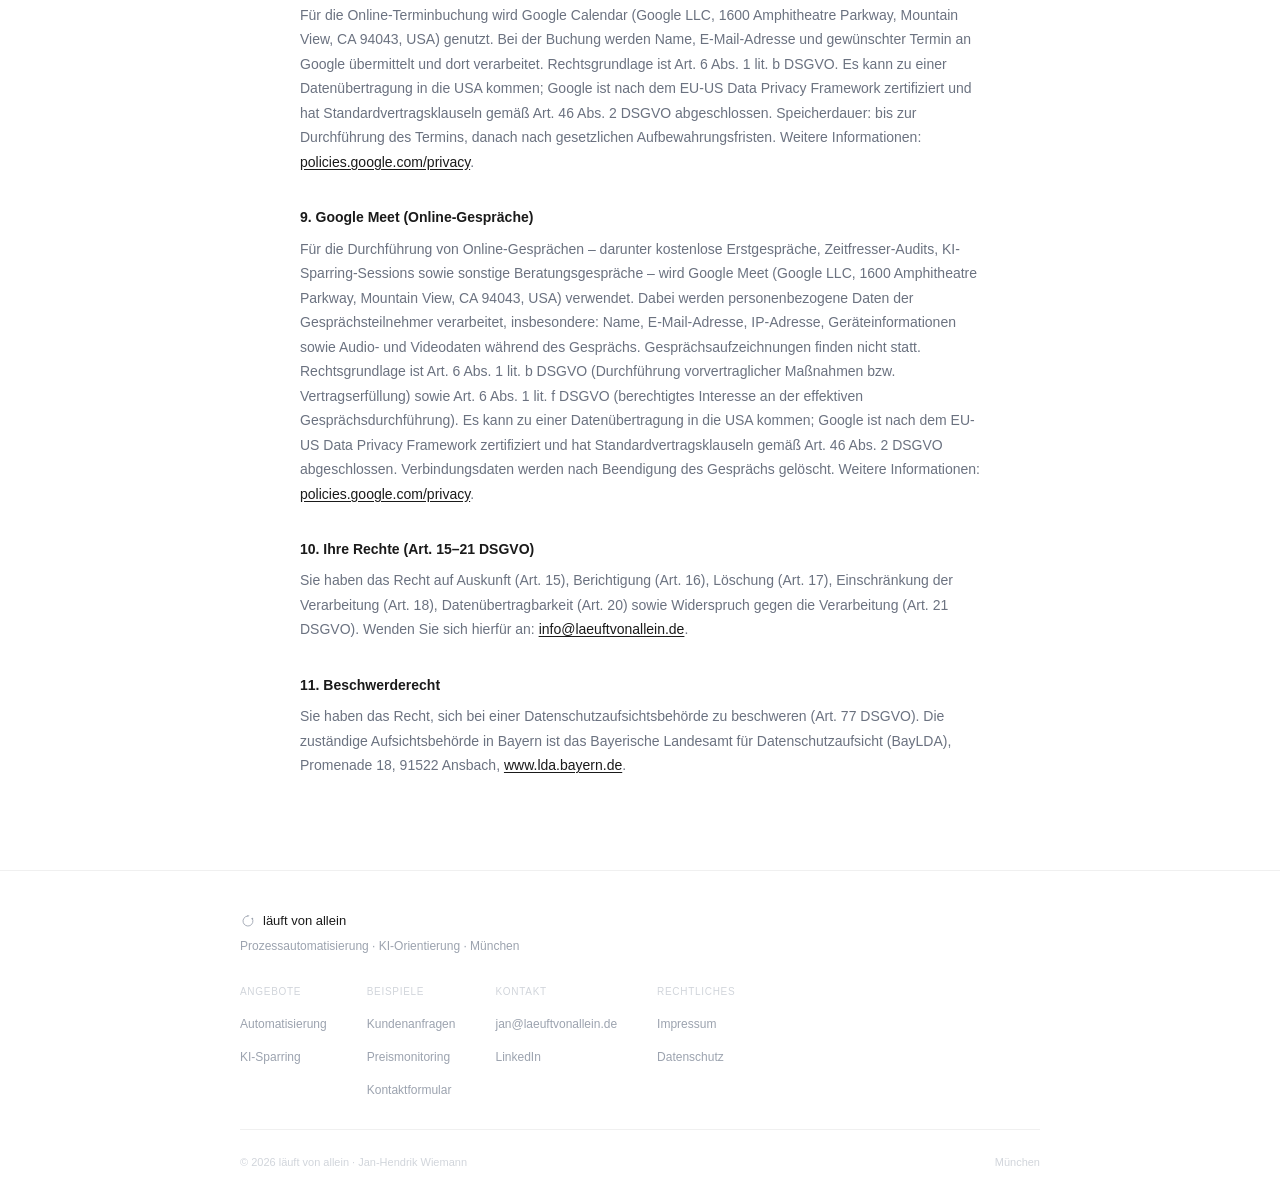
==== commit e4767d2f: "Update index.html redesign" ====
--- a/datenschutz/index.html
+++ b/datenschutz/index.html
@@ -1,447 +1,230 @@
 <!DOCTYPE html>
 <html lang="de">
 <head>
-<meta charset="UTF-8">
-<meta name="viewport" content="width=device-width, initial-scale=1.0">
-<title>Datenschutzerklärung – läuft von allein</title>
-<meta name="description" content="Datenschutzerklärung von läuft von allein – Jan-Hendrik Wiemann, München.">
-<meta name="robots" content="noindex, follow">
+  <meta charset="UTF-8">
+  <meta name="viewport" content="width=device-width, initial-scale=1.0">
+  <title>Datenschutzerklärung – läuft von allein</title>
+  <meta name="description" content="Datenschutzerklärung von läuft von allein – Jan-Hendrik Wiemann, München.">
+  <meta name="robots" content="noindex, follow">
   <link rel="icon" type="image/png" href="/favicon-96x96.png" sizes="96x96" />
   <link rel="icon" type="image/svg+xml" href="/favicon.svg" />
   <link rel="shortcut icon" href="/favicon.ico" />
   <link rel="apple-touch-icon" sizes="180x180" href="/apple-touch-icon.png" />
   <link rel="manifest" href="/site.webmanifest" />
-<link rel="stylesheet" href="/fonts.css">
-<style>
-  /* ─── Variables ──────────────────────────────────────────────── */
-  :root {
-    --navy:        #0B1D3F;
-    --navy-mid:    #142F5E;
-    --navy-light:  #1E4080;
-    --blue:        #4A7FD4;
-    --blue-light:  #6B9AE8;
-    --blue-pale:   #E8F0FB;
-    --bg:          #F7FAFF;
-    --white:       #FAFCFF;
-    --text:        #0B1D3F;
-    --text-muted:  #5A6E8C;
-    --border:      rgba(74,127,212,0.14);
-    --font-sans:   'Outfit', ui-sans-serif, system-ui, sans-serif;
-    --font-serif:  'Lora', Georgia, serif;
-    --radius-sm:   8px;
-    --radius-md:   16px;
-    --radius-lg:   24px;
-    --shadow-sm:   0 2px 8px rgba(11,29,63,0.06);
-    --shadow-md:   0 8px 32px rgba(11,29,63,0.10);
-    --t:           0.22s ease;
-  }
-
-  /* ─── Reset ──────────────────────────────────────────────────── */
-  *, *::before, *::after { box-sizing: border-box; margin: 0; padding: 0; }
-  html { scroll-behavior: smooth; }
-  body {
-    font-family: var(--font-sans);
-    background: var(--white);
-    color: var(--text);
-    line-height: 1.7;
-    overflow-x: hidden;
-    -webkit-font-smoothing: antialiased;
-  }
-
-  /* ─── Navigation ─────────────────────────────────────────────── */
-  nav {
-    position: fixed; top: 0; left: 0; right: 0; z-index: 100;
-    display: flex; align-items: center; justify-content: space-between;
-    padding: 0 2.5rem; height: 64px;
-    background: rgba(247,250,255,0.90);
-    backdrop-filter: blur(18px) saturate(1.4);
-    -webkit-backdrop-filter: blur(18px) saturate(1.4);
-    border-bottom: 1px solid rgba(74,127,212,0.10);
-    transition: box-shadow var(--t);
-  }
-  nav.scrolled { box-shadow: 0 2px 20px rgba(11,29,63,0.08); }
-  .nav-logo {
-    display: flex; align-items: center; gap: 10px;
-    text-decoration: none; color: var(--navy);
-  }
-  .nav-wordmark {
-    font-family: var(--font-sans);
-    font-size: 1.05rem; font-weight: 400;
-    color: var(--navy); line-height: 1;
-  }
-  .nav-wordmark strong { color: var(--blue); font-weight: 700; }
-  .nav-links {
-    display: flex; align-items: center;
-    gap: 2.25rem; list-style: none;
-  }
-  .nav-links a {
-    font-size: 0.88rem; font-weight: 500;
-    color: var(--text-muted); text-decoration: none;
-    transition: color var(--t);
-  }
-  .nav-links a:hover { color: var(--navy); }
-  .nav-cta {
-    background: var(--navy) !important;
-    color: var(--white) !important;
-    padding: 0.55rem 1.35rem; border-radius: 100px;
-    font-weight: 600 !important; font-size: 0.85rem !important;
-    transition: background var(--t), transform var(--t) !important;
-  }
-  .nav-cta:hover { background: var(--navy-mid) !important; transform: translateY(-1px); }
-  .nav-hamburger {
-    display: none; flex-direction: column; gap: 5px;
-    cursor: pointer; background: none; border: none; padding: 4px;
-  }
-  .nav-hamburger span {
-    display: block; width: 22px; height: 2px;
-    background: var(--navy); border-radius: 2px; transition: all 0.3s;
-  }
-
-  /* ─── Buttons ────────────────────────────────────────────────── */
-  .btn-primary {
-    display: inline-flex; align-items: center; gap: 8px;
-    background: var(--blue); color: var(--white);
-    padding: 0.85rem 2rem; border-radius: 100px;
-    font-size: 0.95rem; font-weight: 600; text-decoration: none;
-    transition: background var(--t), transform var(--t), box-shadow var(--t);
-    box-shadow: 0 4px 20px rgba(74,127,212,0.30);
-    border: none; cursor: pointer;
-  }
-  .btn-primary:hover {
-    background: var(--blue-light); transform: translateY(-2px);
-    box-shadow: 0 8px 28px rgba(74,127,212,0.40);
-  }
-
-  /* ─── Case Study Page ────────────────────────────────────────── */
-  .case-page {
-    background: var(--white);
-    padding: 8rem 2rem 5rem;
-    min-height: 100vh;
-  }
-  .case-inner { max-width: 760px; margin: 0 auto; }
-
-  h2 {
-    font-family: var(--font-serif);
-    font-size: clamp(1.9rem, 4vw, 2.7rem);
-    font-weight: 600; color: var(--navy);
-    line-height: 1.2; letter-spacing: -0.02em;
-    margin-bottom: 1.2rem;
-  }
-  .case-inner h3 {
-    font-family: var(--font-serif); font-size: 1.1rem; font-weight: 600;
-    color: var(--navy); margin: 2.5rem 0 0.6rem;
-  }
-  .case-inner p {
-    font-size: 0.97rem; color: var(--text-muted);
-    font-weight: 300; line-height: 1.85; margin-bottom: 0.75rem;
-  }
-  .case-back {
-    display: inline-flex; align-items: center; gap: 0.5rem;
-    font-size: 0.85rem; color: var(--text-muted);
-    text-decoration: none; margin-bottom: 2.5rem; transition: color var(--t);
-  }
-  .case-back:hover { color: var(--navy); }
-  .case-badge {
-    display: block; width: fit-content;
-    background: rgba(74,127,212,0.10); border: 1px solid rgba(74,127,212,0.22);
-    color: var(--blue); font-size: 0.7rem; font-weight: 600;
-    letter-spacing: 0.1em; text-transform: uppercase;
-    padding: 0.3rem 0.9rem; border-radius: 100px; margin-bottom: 1.1rem;
-  }
-  .case-lead {
-    font-size: 1.05rem; color: var(--text-muted);
-    font-weight: 300; line-height: 1.85; margin-bottom: 2rem;
-  }
-  .case-highlight {
-    background: var(--bg); border-left: 3px solid var(--blue);
-    border-radius: 0 var(--radius-sm) var(--radius-sm) 0;
-    padding: 1.1rem 1.5rem; margin: 1.5rem 0;
-    font-size: 0.95rem; color: var(--text-muted); font-weight: 300; line-height: 1.8;
-  }
-  .case-list {
-    list-style: none; margin: 0.5rem 0 1.2rem;
-    display: flex; flex-direction: column; gap: 0.4rem;
-  }
-  .case-list li {
-    font-size: 0.93rem; color: var(--text-muted);
-    font-weight: 300; display: flex; align-items: baseline; gap: 0.6rem;
-  }
-  .case-list li::before {
-    content: '✓'; color: var(--blue); font-weight: 600; flex-shrink: 0;
-  }
-  .tech-pills { display: flex; flex-wrap: wrap; gap: 0.5rem; margin: 0.8rem 0 2rem; }
-  .tech-pill {
-    background: var(--blue-pale); color: var(--blue);
-    border-radius: 100px; padding: 0.3rem 0.9rem;
-    font-size: 0.78rem; font-weight: 500;
-  }
-  .case-divider { border: none; border-top: 1px solid var(--border); margin: 2.5rem 0; }
-
-  /* ─── Ablauf-Diagramm ────────────────────────────────────────── */
-  .flow-diagram {
-    margin: 1.5rem 0 2rem;
-    display: flex; flex-direction: column; gap: 0;
-  }
-  .flow-step {
-    display: flex; align-items: flex-start; gap: 1.1rem;
-  }
-  .flow-left {
-    display: flex; flex-direction: column; align-items: center;
-    flex-shrink: 0; padding-top: 0.2rem;
-  }
-  .flow-icon {
-    width: 40px; height: 40px; border-radius: 50%;
-    background: var(--blue-pale); border: 1.5px solid rgba(74,127,212,0.25);
-    display: flex; align-items: center; justify-content: center;
-    font-size: 1rem; flex-shrink: 0;
-  }
-  .flow-connector {
-    width: 1.5px; flex: 1; min-height: 28px;
-    background: linear-gradient(to bottom, rgba(74,127,212,0.25), rgba(74,127,212,0.08));
-    margin: 4px 0;
-  }
-  .flow-content {
-    padding: 0.15rem 0 1.4rem;
-  }
-  .flow-content strong {
-    display: block; font-size: 0.93rem; font-weight: 600;
-    color: var(--navy); margin-bottom: 0.2rem;
-  }
-  .flow-content span {
-    font-size: 0.85rem; color: var(--text-muted); font-weight: 300; line-height: 1.6;
-  }
-  .flow-branch {
-    display: flex; gap: 0.75rem; margin-top: 1.5rem; flex-wrap: wrap;
-  }
-  .flow-branch-item {
-    flex: 1; min-width: 200px;
-    background: var(--bg); border: 1px solid var(--border);
-    border-radius: var(--radius-md); padding: 1rem 1.2rem;
-  }
-  .flow-branch-item.yes { border-left: 3px solid var(--blue); }
-  .flow-branch-item.no { border-left: 3px solid rgba(90,110,140,0.3); }
-  .flow-branch-label {
-    font-size: 0.7rem; font-weight: 700; letter-spacing: 0.1em;
-    text-transform: uppercase; margin-bottom: 0.4rem;
-  }
-  .flow-branch-item.yes .flow-branch-label { color: var(--blue); }
-  .flow-branch-item.no .flow-branch-label { color: var(--text-muted); }
-  .flow-branch-item p {
-    font-size: 0.85rem; color: var(--text-muted);
-    font-weight: 300; line-height: 1.6; margin-bottom: 0;
-  }
-
-  /* ─── Sheet-Tabelle ──────────────────────────────────────────── */
-  .sheet-table {
-    width: 100%; border-collapse: collapse;
-    margin: 1rem 0 1.5rem; font-size: 0.85rem;
-    border-radius: var(--radius-md); overflow: hidden;
-    border: 1px solid var(--border);
-  }
-  .sheet-table th {
-    background: var(--blue-pale); color: var(--blue);
-    font-weight: 600; font-size: 0.72rem; letter-spacing: 0.08em;
-    text-transform: uppercase; padding: 0.65rem 1rem; text-align: left;
-    border-bottom: 1px solid rgba(74,127,212,0.18);
-  }
-  .sheet-table td {
-    padding: 0.65rem 1rem; color: var(--text-muted);
-    font-weight: 300; line-height: 1.5;
-    border-bottom: 1px solid var(--border);
-    vertical-align: top;
-  }
-  .sheet-table tr:last-child td { border-bottom: none; }
-  .sheet-table tr:hover td { background: var(--bg); }
-  .typ-badge {
-    display: inline-block;
-    background: var(--blue-pale); color: var(--blue);
-    border-radius: 100px; padding: 1px 8px;
-    font-size: 0.72rem; font-weight: 600;
-    letter-spacing: 0.06em;
-  }
-
-  /* ─── X-Thread ───────────────────────────────────────────────── */
-  .x-thread-label {
-    font-size: 0.72rem; font-weight: 600; letter-spacing: 0.14em;
-    text-transform: uppercase; color: var(--blue); margin-bottom: 1.2rem; display: block;
-  }
-  .x-posts { display: flex; flex-direction: column; gap: 0.9rem; }
-  .x-post {
-    background: var(--bg); border: 1px solid var(--border);
-    border-radius: var(--radius-md); padding: 1.2rem 1.4rem;
-  }
-  .x-post-num {
-    font-size: 0.68rem; font-weight: 600; letter-spacing: 0.08em;
-    color: var(--blue); text-transform: uppercase; margin-bottom: 0.55rem;
-  }
-  .x-post p {
-    font-size: 0.88rem; line-height: 1.75; color: var(--navy);
-    font-weight: 300; margin-bottom: 0;
-  }
-  .case-cta { margin-top: 2rem; }
-
-  /* ─── Footer ─────────────────────────────────────────────────── */
-  footer { background: var(--navy); color: rgba(232,240,251,0.5); padding: 3.5rem 2rem 2rem; }
-  .footer-inner { max-width: 1080px; margin: 0 auto; }
-  .footer-top {
-    display: flex; justify-content: space-between; align-items: flex-start;
-    margin-bottom: 2rem; padding-bottom: 2rem;
-    border-bottom: 1px solid rgba(232,240,251,0.07);
-  }
-  .footer-brand p { font-size: 0.83rem; font-weight: 300; max-width: 250px; margin-top: 0.5rem; line-height: 1.65; }
-  .footer-logo { display: flex; align-items: center; gap: 9px; text-decoration: none; }
-  .footer-wordmark {
-    font-family: var(--font-sans); font-size: 1rem;
-    font-weight: 400; color: #E8F0FB; line-height: 1;
-  }
-  .footer-wordmark strong { color: var(--blue-light); font-weight: 700; }
-  .footer-links { display: flex; gap: 3.5rem; }
-  .footer-links-col h4 {
-    font-size: 0.7rem; font-weight: 600; letter-spacing: 0.13em;
-    text-transform: uppercase; color: rgba(232,240,251,0.30); margin-bottom: 0.9rem;
-  }
-  .footer-links-col ul { list-style: none; display: flex; flex-direction: column; gap: 0.55rem; }
-  .footer-links-col a {
-    font-size: 0.85rem; font-weight: 300;
-    color: rgba(232,240,251,0.50); text-decoration: none; transition: color var(--t);
-  }
-  .footer-links-col a:hover { color: #E8F0FB; }
-  .footer-bottom {
-    display: flex; justify-content: space-between; align-items: center;
-    font-size: 0.78rem; font-weight: 300;
-  }
-
-  /* ─── Password Overlay ───────────────────────────────────────── */
-  #pw-overlay {
-    position: fixed; inset: 0; z-index: 9999; background: var(--navy);
-    display: flex; align-items: center; justify-content: center; flex-direction: column;
-  }
-  #pw-overlay.hidden { display: none; }
-  .pw-box {
-    background: rgba(232,240,251,0.05); border: 1px solid rgba(232,240,251,0.12);
-    border-radius: 20px; padding: 2.5rem 3rem;
-    width: 100%; max-width: 380px; text-align: center;
-  }
-  .pw-logo { display: flex; justify-content: center; margin-bottom: 1.2rem; }
-  .pw-sub { font-size: 0.83rem; color: rgba(232,240,251,0.4); font-weight: 300; margin-bottom: 2rem; }
-  .pw-input {
-    width: 100%; padding: 0.8rem 1.1rem;
-    background: rgba(232,240,251,0.07); border: 1px solid rgba(232,240,251,0.15);
-    border-radius: 10px; color: #E8F0FF; font-size: 1rem;
-    font-family: var(--font-sans); outline: none; margin-bottom: 0.85rem;
-    transition: border-color var(--t); text-align: center; letter-spacing: 0.08em;
-  }
-  .pw-input::placeholder { color: rgba(232,240,251,0.25); letter-spacing: 0; }
-  .pw-input:focus { border-color: var(--blue); }
-  .pw-btn {
-    width: 100%; padding: 0.85rem; background: var(--blue);
-    color: var(--white); border: none; border-radius: 10px;
-    font-family: var(--font-sans); font-size: 0.95rem; font-weight: 600;
-    cursor: pointer; transition: background var(--t);
-  }
-  .pw-btn:hover { background: var(--blue-light); }
-  .pw-error { font-size: 0.8rem; color: #e07070; margin-top: 0.75rem; min-height: 1.2em; font-weight: 300; }
-  @keyframes shake { 0%,100%{transform:translateX(0)} 20%,60%{transform:translateX(-6px)} 40%,80%{transform:translateX(6px)} }
-  .pw-input.shake { animation: shake 0.4s ease; }
-
-  
-  /* ─── Legal Pages ────────────────────────────────────────────── */
-  .legal-page { background: var(--white); padding: 8rem 2rem 5rem; min-height: 100vh; }
-  .legal-inner { max-width: 700px; margin: 0 auto; }
-  .legal-inner h2 { margin-bottom: 2rem; }
-  .legal-inner h3 {
-    font-family: var(--font-serif); font-size: 1.1rem; font-weight: 600;
-    color: var(--navy); margin: 2rem 0 0.5rem;
-  }
-  .legal-inner p {
-    font-size: 0.95rem; color: var(--text-muted);
-    font-weight: 300; line-height: 1.85; margin-bottom: 0.75rem;
-  }
-  .legal-inner a { color: var(--blue); text-decoration: none; }
-  .legal-inner a:hover { text-decoration: underline; }
-  .legal-back {
-    display: inline-flex; align-items: center; gap: 0.5rem;
-    font-size: 0.85rem; color: var(--text-muted);
-    text-decoration: none; margin-bottom: 2.5rem; transition: color var(--t);
-  }
-  .legal-back:hover { color: var(--navy); }
-/* ─── Responsive ─────────────────────────────────────────────── */
-  @media (max-width: 768px) {
-    nav { padding: 0 1.5rem; }
+  <style>
+    *, *::before, *::after { box-sizing: border-box; margin: 0; padding: 0; }
+    html { scroll-behavior: smooth; }
+    body {
+      font-family: -apple-system, BlinkMacSystemFont, "Segoe UI", Helvetica, Arial, sans-serif;
+      background: #fff;
+      color: #1a1a1a;
+      font-size: 16px;
+      line-height: 1.6;
+      -webkit-font-smoothing: antialiased;
+    }
+
+    /* ─── Nav ───────────────────────────────────────────────── */
+    nav {
+      position: fixed; top: 0; left: 0; right: 0; z-index: 100;
+      background: rgba(255, 255, 255, 0.96);
+      backdrop-filter: blur(8px);
+      -webkit-backdrop-filter: blur(8px);
+      border-bottom: 1px solid #f0f0f0;
+      height: 56px;
+      transition: border-color 0.2s;
+    }
+    .nav-inner {
+      max-width: 960px; margin: 0 auto;
+      display: flex; align-items: center; justify-content: space-between;
+      height: 100%; padding: 0 1.5rem;
+    }
+    .nav-logo {
+      display: flex; align-items: center; gap: 8px;
+      text-decoration: none; color: #1a1a1a;
+      font-size: 14px; font-weight: 500; letter-spacing: -0.01em;
+    }
     .nav-links {
-      display: none; flex-direction: column; position: absolute;
-      top: 100%; left: 0; right: 0; background: var(--white);
-      padding: 1.5rem; gap: 1.25rem;
-      border-bottom: 1px solid rgba(74,127,212,0.1);
-      box-shadow: 0 8px 24px rgba(11,29,63,0.08);
-    }
-    .nav-links.open { display: flex; }
-    .nav-hamburger { display: flex; }
-    .footer-top { flex-direction: column; gap: 2rem; }
-    .footer-links { gap: 2rem; flex-wrap: wrap; }
-    .footer-bottom { flex-direction: column; gap: 0.5rem; text-align: center; }
-    .sheet-table { font-size: 0.78rem; }
-    .sheet-table th, .sheet-table td { padding: 0.5rem 0.75rem; }
-    .flow-branch { flex-direction: column; }
-  }
-</style>
+      display: flex; align-items: center;
+      gap: 1.75rem; list-style: none;
+    }
+    .nav-links a {
+      font-size: 13px; color: #6b7280;
+      text-decoration: none; transition: color 0.15s;
+    }
+    .nav-links a:hover { color: #1a1a1a; }
+    .nav-cta {
+      font-size: 13px !important; font-weight: 500 !important;
+      color: #1a1a1a !important; background: #f3f4f6;
+      border-radius: 8px; padding: 6px 14px;
+      transition: background 0.15s !important;
+    }
+    .nav-cta:hover { background: #e5e7eb !important; color: #1a1a1a !important; }
+    .nav-hamburger {
+      display: none; flex-direction: column; gap: 4px;
+      background: none; border: none; cursor: pointer; padding: 4px;
+    }
+    .nav-hamburger span {
+      display: block; width: 20px; height: 1.5px;
+      background: #1a1a1a; border-radius: 2px; transition: all 0.2s;
+    }
+
+    /* ─── Legal content ─────────────────────────────────────── */
+    .legal-page {
+      padding: 5.5rem 1.5rem 5rem;
+      min-height: 100vh;
+    }
+    .legal-inner {
+      max-width: 680px;
+      margin: 0 auto;
+    }
+    .legal-back {
+      display: inline-flex; align-items: center; gap: 5px;
+      font-size: 13px; color: #9ca3af;
+      text-decoration: none; margin-bottom: 2.5rem;
+      transition: color 0.15s;
+    }
+    .legal-back:hover { color: #1a1a1a; }
+    .section-label {
+      display: block;
+      font-size: 11px; font-weight: 500;
+      letter-spacing: 0.07em; text-transform: uppercase;
+      color: #9ca3af; margin-bottom: 0.6rem;
+    }
+    .legal-inner h1 {
+      font-size: clamp(22px, 3.5vw, 28px);
+      font-weight: 500; letter-spacing: -0.02em;
+      color: #1a1a1a; margin-bottom: 2.5rem; line-height: 1.2;
+    }
+    .legal-inner h3 {
+      font-size: 14px; font-weight: 600;
+      color: #1a1a1a; margin: 2rem 0 0.5rem;
+    }
+    .legal-inner p {
+      font-size: 14px; color: #6b7280;
+      line-height: 1.75; margin-bottom: 0.75rem;
+    }
+    .legal-inner a { color: #1a1a1a; text-decoration: underline; text-underline-offset: 2px; }
+    .legal-inner a:hover { color: #374151; }
+
+    /* ─── Footer ────────────────────────────────────────────── */
+    footer {
+      border-top: 1px solid #f0f0f0;
+      padding: 2.5rem 1.5rem 2rem;
+    }
+    .footer-inner { max-width: 800px; margin: 0 auto; }
+    .footer-top {
+      display: flex; justify-content: space-between;
+      align-items: flex-start; flex-wrap: wrap; gap: 1.75rem;
+      padding-bottom: 1.75rem;
+      border-bottom: 1px solid #f0f0f0;
+    }
+    .footer-brand { display: flex; flex-direction: column; gap: 5px; }
+    .footer-logo {
+      display: flex; align-items: center; gap: 7px;
+      text-decoration: none; color: #1a1a1a;
+      font-size: 13px; font-weight: 500;
+    }
+    .footer-brand-sub { font-size: 12px; color: #9ca3af; }
+    .footer-nav { display: flex; gap: 2.5rem; flex-wrap: wrap; }
+    .footer-nav-col h4 {
+      font-size: 10px; font-weight: 500;
+      letter-spacing: 0.07em; text-transform: uppercase;
+      color: #d1d5db; margin-bottom: 0.65rem;
+    }
+    .footer-nav-col ul { list-style: none; display: flex; flex-direction: column; gap: 0.45rem; }
+    .footer-nav-col a {
+      font-size: 12px; color: #9ca3af;
+      text-decoration: none; transition: color 0.15s;
+    }
+    .footer-nav-col a:hover { color: #1a1a1a; }
+    .footer-bottom {
+      display: flex; justify-content: space-between;
+      flex-wrap: wrap; gap: 0.5rem;
+      font-size: 11px; color: #d1d5db;
+      padding-top: 1.5rem;
+    }
+    .footer-bottom a { color: #9ca3af; text-decoration: none; }
+    .footer-bottom a:hover { color: #1a1a1a; }
+
+    /* ─── Responsive ────────────────────────────────────────── */
+    @media (max-width: 768px) {
+      .nav-links {
+        display: none; flex-direction: column;
+        position: absolute; top: 56px; left: 0; right: 0;
+        background: #fff; padding: 1.25rem 1.5rem;
+        border-bottom: 1px solid #f0f0f0;
+        box-shadow: 0 8px 16px rgba(0,0,0,0.04);
+        gap: 1rem;
+      }
+      .nav-links.open { display: flex; }
+      .nav-hamburger { display: flex; }
+      .footer-nav { gap: 1.5rem; }
+    }
+  </style>
 </head>
 <body>
 
-<!-- ═══ NAVIGATION ════════════════════════════════════════════════ -->
+<!-- ═══ NAV ═══════════════════════════════════════════════════════ -->
 <nav id="nav">
-  <a href="/" class="nav-logo">
-    <svg width="34" height="34" viewBox="0 0 64 64" fill="none" xmlns="http://www.w3.org/2000/svg" aria-hidden="true">
-      <defs>
-        <linearGradient id="ng" x1="0" y1="0" x2="1" y2="1">
-          <stop offset="0%" stop-color="#4A7FD4"/>
-          <stop offset="100%" stop-color="#0F1F3D"/>
-        </linearGradient>
-      </defs>
-      <circle cx="49.3" cy="22" r="3.5" fill="url(#ng)"/>
-      <path d="M 49.3,22 A 20,20 0 1,1 29.2,12.2" stroke="url(#ng)" stroke-width="3.5" stroke-linecap="round"/>
-      <polygon points="38,11 30,16 29,8" fill="url(#ng)"/>
-    </svg>
-    <span class="nav-wordmark">läuft von <strong>allein</strong></span>
-  </a>
-  <ul class="nav-links" id="nav-links">
-    <li><a href="/#was-ich">Was ich automatisiere</a></li>
-    <li><a href="/#wie">Vorgehen</a></li>
-    <li><a href="/#ueber">Über mich</a></li>
-    <li><a href="/#kontakt">Kontakt</a></li>
-    <li><a href="https://calendar.app.google/vXAGb7DQjwTJtg9t6" target="_blank" rel="noopener" class="nav-cta">Termin buchen</a></li>
-  </ul>
-  <button class="nav-hamburger" id="hamburger" onclick="toggleMenu()" aria-label="Menü">
-    <span></span><span></span><span></span>
-  </button>
+  <div class="nav-inner">
+    <a href="/" class="nav-logo">
+      <svg width="20" height="20" viewBox="0 0 64 64" fill="none" xmlns="http://www.w3.org/2000/svg" aria-hidden="true">
+        <circle cx="49.3" cy="22" r="3.5" fill="#1a1a1a"/>
+        <path d="M 49.3,22 A 20,20 0 1,1 29.2,12.2" stroke="#1a1a1a" stroke-width="3.5" stroke-linecap="round"/>
+        <polygon points="38,11 30,16 29,8" fill="#1a1a1a"/>
+      </svg>
+      läuft von allein
+    </a>
+    <ul class="nav-links" id="nav-links">
+      <li><a href="/#leistungen">Leistungen</a></li>
+      <li><a href="/#ki-sparring">KI-Sparring</a></li>
+      <li><a href="/#ueber">Über mich</a></li>
+      <li><a href="/#kontakt">Kontakt</a></li>
+      <li><a href="https://calendar.app.google/vXAGb7DQjwTJtg9t6" target="_blank" rel="noopener" class="nav-cta">Termin buchen</a></li>
+    </ul>
+    <button class="nav-hamburger" id="hamburger" onclick="toggleMenu()" aria-label="Menü">
+      <span></span><span></span><span></span>
+    </button>
+  </div>
 </nav>
 
+<!-- ═══ CONTENT ══════════════════════════════════════════════════ -->
 <div class="legal-page">
   <div class="legal-inner">
     <a href="/" class="legal-back">← Zurück</a>
-    <br>
     <span class="section-label">Rechtliches</span>
-    <h2>Datenschutzerklärung</h2>
+    <h1>Datenschutzerklärung</h1>
+
     <h3>1. Verantwortlicher (Art. 13 Abs. 1 lit. a DSGVO)</h3>
     <p>Jan-Hendrik Wiemann<br>läuft von allein<br>Welfenstr. 16a<br>81541 München<br>E-Mail: <a href="mailto:info@laeuftvonallein.de">info@laeuftvonallein.de</a></p>
+
     <h3>2. Allgemeines zur Datenverarbeitung</h3>
     <p>Personenbezogene Daten werden auf dieser Website nur verarbeitet, soweit dies zur Bereitstellung einer funktionsfähigen Website sowie der angebotenen Inhalte und Leistungen erforderlich ist oder Sie ausdrücklich eingewilligt haben. Rechtsgrundlage ist Art. 6 Abs. 1 lit. b und f DSGVO.</p>
+
     <h3>3. Hosting</h3>
     <p>Diese Website wird bei GitHub Pages (GitHub Inc., 88 Colin P. Kelly Jr. Street, San Francisco, CA 94107, USA) gehostet. Beim Abruf werden durch den Hosting-Anbieter automatisch Informationen in Server-Logfiles erfasst: IP-Adresse, Datum und Uhrzeit, aufgerufene Seite, verwendeter Browser und Betriebssystem. Diese Daten sind nicht einer bestimmten Person zuzuordnen und werden nicht mit anderen Datenquellen zusammengeführt. Rechtsgrundlage ist Art. 6 Abs. 1 lit. f DSGVO (berechtigtes Interesse am technischen Betrieb). Es kann zu einer Datenübertragung in die USA kommen; GitHub ist nach dem EU-US Data Privacy Framework zertifiziert. Speicherdauer: bis zu 7 Tage, danach automatische Löschung.</p>
+
     <h3>4. Server-Logfiles (eigener Server)</h3>
     <p>Das Kontaktformular dieser Website übermittelt Daten an einen selbst betriebenen Server (Hetzner Online GmbH, Industriestr. 25, 91710 Gunzenhausen, Deutschland). Dabei werden keine zusätzlichen personenbezogenen Daten über die im Formular eingegebenen Angaben hinaus erhoben.</p>
+
     <h3>5. Google Fonts</h3>
     <p>Diese Website bindet Schriftarten über Google Fonts (Google LLC, 1600 Amphitheatre Parkway, Mountain View, CA 94043, USA) ein. Beim Laden der Seite wird eine Verbindung zu Google-Servern hergestellt, dabei kann Ihre IP-Adresse übertragen werden. Rechtsgrundlage ist Art. 6 Abs. 1 lit. f DSGVO. Weitere Informationen: <a href="https://policies.google.com/privacy" target="_blank" rel="noopener">policies.google.com/privacy</a>.</p>
+
     <h3>6. Kontaktformular</h3>
     <p>Wenn Sie das Kontaktformular auf dieser Website nutzen, werden die von Ihnen eingegebenen Daten (Name, E-Mail-Adresse, Unternehmen, Telefon, Interesse, Nachricht) zur Bearbeitung Ihrer Anfrage verarbeitet. Die Daten werden über einen automatisierten Prozess (n8n, betrieben auf einem eigenen Server bei Hetzner Online GmbH in Deutschland) in eine interne Datenbank übernommen und per E-Mail an den Betreiber weitergeleitet. n8n wird dabei als Auftragsverarbeiter gemäß Art. 28 DSGVO eingesetzt; die Verarbeitung erfolgt ausschließlich auf Servern in Deutschland. Rechtsgrundlage ist Art. 6 Abs. 1 lit. b DSGVO (Vertragsanbahnung) bzw. lit. f DSGVO (berechtigtes Interesse). Eine Weitergabe an Dritte ohne Ihre Einwilligung findet nicht statt. Speicherdauer: bis zum Abschluss der Anfrage, bei Vertragsanbahnung bis zu 3 Jahre nach Abschluss des Kontakts.</p>
+
     <h3>7. Kontaktaufnahme per E-Mail</h3>
     <p>Wenn Sie uns per E-Mail kontaktieren, werden Ihre Angaben (Name, E-Mail-Adresse, Nachrichteninhalt) zur Bearbeitung der Anfrage und für etwaige Rückfragen gespeichert. Rechtsgrundlage ist Art. 6 Abs. 1 lit. b DSGVO (Vertragsanbahnung) bzw. lit. f DSGVO (berechtigtes Interesse). Eine Weitergabe ohne Einwilligung findet nicht statt. Speicherdauer: bis zum Abschluss der Anfrage, bei Vertragsanbahnung bis zu 3 Jahre nach Abschluss des Kontakts.</p>
+
     <h3>8. Google Calendar (Terminbuchung)</h3>
     <p>Für die Online-Terminbuchung wird Google Calendar (Google LLC, 1600 Amphitheatre Parkway, Mountain View, CA 94043, USA) genutzt. Bei der Buchung werden Name, E-Mail-Adresse und gewünschter Termin an Google übermittelt und dort verarbeitet. Rechtsgrundlage ist Art. 6 Abs. 1 lit. b DSGVO. Es kann zu einer Datenübertragung in die USA kommen; Google ist nach dem EU-US Data Privacy Framework zertifiziert und hat Standardvertragsklauseln gemäß Art. 46 Abs. 2 DSGVO abgeschlossen. Speicherdauer: bis zur Durchführung des Termins, danach nach gesetzlichen Aufbewahrungsfristen. Weitere Informationen: <a href="https://policies.google.com/privacy" target="_blank" rel="noopener">policies.google.com/privacy</a>.</p>
+
     <h3>9. Google Meet (Online-Gespräche)</h3>
     <p>Für die Durchführung von Online-Gesprächen – darunter kostenlose Erstgespräche, Zeitfresser-Audits, KI-Sparring-Sessions sowie sonstige Beratungsgespräche – wird Google Meet (Google LLC, 1600 Amphitheatre Parkway, Mountain View, CA 94043, USA) verwendet. Dabei werden personenbezogene Daten der Gesprächsteilnehmer verarbeitet, insbesondere: Name, E-Mail-Adresse, IP-Adresse, Geräteinformationen sowie Audio- und Videodaten während des Gesprächs. Gesprächsaufzeichnungen finden nicht statt. Rechtsgrundlage ist Art. 6 Abs. 1 lit. b DSGVO (Durchführung vorvertraglicher Maßnahmen bzw. Vertragserfüllung) sowie Art. 6 Abs. 1 lit. f DSGVO (berechtigtes Interesse an der effektiven Gesprächsdurchführung). Es kann zu einer Datenübertragung in die USA kommen; Google ist nach dem EU-US Data Privacy Framework zertifiziert und hat Standardvertragsklauseln gemäß Art. 46 Abs. 2 DSGVO abgeschlossen. Verbindungsdaten werden nach Beendigung des Gesprächs gelöscht. Weitere Informationen: <a href="https://policies.google.com/privacy" target="_blank" rel="noopener">policies.google.com/privacy</a>.</p>
+
     <h3>10. Ihre Rechte (Art. 15–21 DSGVO)</h3>
     <p>Sie haben das Recht auf Auskunft (Art. 15), Berichtigung (Art. 16), Löschung (Art. 17), Einschränkung der Verarbeitung (Art. 18), Datenübertragbarkeit (Art. 20) sowie Widerspruch gegen die Verarbeitung (Art. 21 DSGVO). Wenden Sie sich hierfür an: <a href="mailto:info@laeuftvonallein.de">info@laeuftvonallein.de</a>.</p>
+
     <h3>11. Beschwerderecht</h3>
     <p>Sie haben das Recht, sich bei einer Datenschutzaufsichtsbehörde zu beschweren (Art. 77 DSGVO). Die zuständige Aufsichtsbehörde in Bayern ist das Bayerische Landesamt für Datenschutzaufsicht (BayLDA), Promenade 18, 91522 Ansbach, <a href="https://www.lda.bayern.de" target="_blank" rel="noopener">www.lda.bayern.de</a>.</p>
   </div>
@@ -453,49 +236,43 @@
     <div class="footer-top">
       <div class="footer-brand">
         <a href="/" class="footer-logo">
-          <svg width="28" height="28" viewBox="0 0 64 64" fill="none" xmlns="http://www.w3.org/2000/svg" aria-hidden="true">
-            <defs><linearGradient id="fg" x1="0" y1="0" x2="1" y2="1"><stop offset="0%" stop-color="#6B9AE8"/><stop offset="100%" stop-color="#4A7FD4"/></linearGradient></defs>
-            <circle cx="49.3" cy="22" r="3.5" fill="url(#fg)"/>
-            <path d="M 49.3,22 A 20,20 0 1,1 29.2,12.2" stroke="url(#fg)" stroke-width="3.5" stroke-linecap="round"/>
-            <polygon points="38,11 30,16 29,8" fill="url(#fg)"/>
+          <svg width="16" height="16" viewBox="0 0 64 64" fill="none" xmlns="http://www.w3.org/2000/svg" aria-hidden="true">
+            <circle cx="49.3" cy="22" r="3.5" fill="#9ca3af"/>
+            <path d="M 49.3,22 A 20,20 0 1,1 29.2,12.2" stroke="#9ca3af" stroke-width="3.5" stroke-linecap="round"/>
+            <polygon points="38,11 30,16 29,8" fill="#9ca3af"/>
           </svg>
-          <span class="footer-wordmark">läuft von <strong>allein</strong></span>
+          läuft von allein
         </a>
-        <p>Prozessautomatisierung für kleine Unternehmen. München &amp; deutschlandweit.</p>
+        <span class="footer-brand-sub">Prozessautomatisierung · KI-Orientierung · München</span>
       </div>
-      <div class="footer-links">
-        <div class="footer-links-col">
-          <h4>Navigation</h4>
+      <div class="footer-nav">
+        <div class="footer-nav-col">
+          <h4>Angebote</h4>
           <ul>
-            <li><a href="/#was-ich">Was ich automatisiere</a></li>
-            <li><a href="/#wie">Vorgehen</a></li>
-            <li><a href="/zeitfresser-audit">Zeitfresser-Audit</a></li>
+            <li><a href="/#leistungen">Automatisierung</a></li>
             <li><a href="/ki-sparring">KI-Sparring</a></li>
-            <li><a href="/#ueber">Über mich</a></li>
-            <li><a href="/#kontakt">Kontakt</a></li>
           </ul>
         </div>
-        <div class="footer-links-col">
+        <div class="footer-nav-col">
           <h4>Beispiele</h4>
           <ul>
-            <li><a href="/email-autoentwurf">Kundenanfragen beantworten</a></li>
+            <li><a href="/email-autoentwurf">Kundenanfragen</a></li>
             <li><a href="/preismonitoring">Preismonitoring</a></li>
             <li><a href="/kontaktformular">Kontaktformular</a></li>
           </ul>
         </div>
-        <div class="footer-links-col">
+        <div class="footer-nav-col">
+          <h4>Kontakt</h4>
+          <ul>
+            <li><a href="mailto:jan@laeuftvonallein.de">jan@laeuftvonallein.de</a></li>
+            <li><a href="https://www.linkedin.com/in/janwiemann" target="_blank" rel="noopener">LinkedIn</a></li>
+          </ul>
+        </div>
+        <div class="footer-nav-col">
           <h4>Rechtliches</h4>
           <ul>
-            <li><a href="mailto:info@laeuftvonallein.de">info@laeuftvonallein.de</a></li>
             <li><a href="/impressum">Impressum</a></li>
             <li><a href="/datenschutz">Datenschutz</a></li>
-          </ul>
-        </div>
-        <div class="footer-links-col">
-          <h4>Social</h4>
-          <ul>
-            <li><a href="https://www.linkedin.com/in/janwiemann" target="_blank" rel="noopener">LinkedIn</a></li>
-            <li><a href="https://x.com/laeuftvonallein" target="_blank" rel="noopener">𝕏 @laeuftvonallein</a></li>
           </ul>
         </div>
       </div>
@@ -509,15 +286,16 @@
 
 <script>
   window.addEventListener('scroll', () => {
-    document.getElementById('nav').classList.toggle('scrolled', window.scrollY > 20);
+    document.getElementById('nav').style.borderBottomColor =
+      window.scrollY > 10 ? '#e5e7eb' : '#f0f0f0';
   });
   function toggleMenu() {
     document.getElementById('nav-links').classList.toggle('open');
   }
-  document.querySelectorAll('a[onclick]').forEach(a => {
-    if (a.getAttribute('href') === '#') {
-      a.addEventListener('click', e => e.preventDefault());
-    }
+  document.querySelectorAll('.nav-links a').forEach(a => {
+    a.addEventListener('click', () => {
+      document.getElementById('nav-links').classList.remove('open');
+    });
   });
 </script>
 </body>
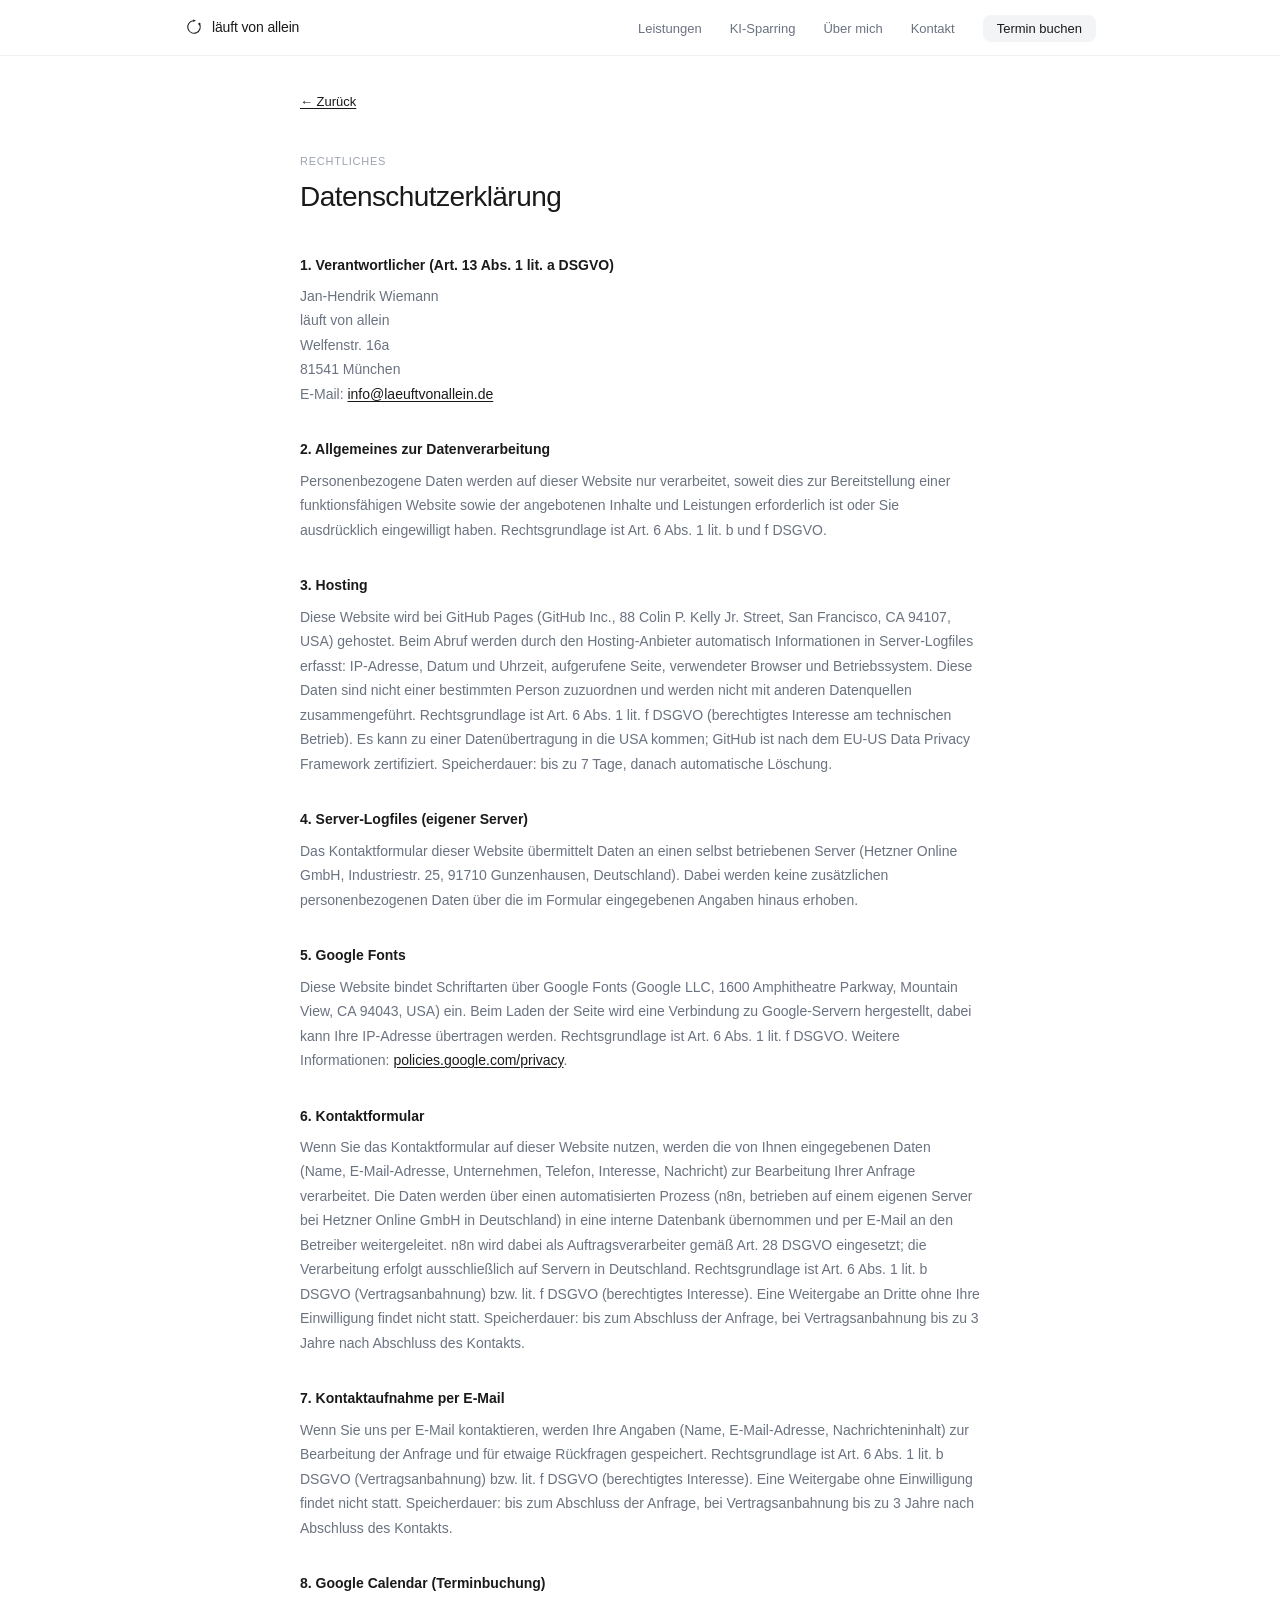
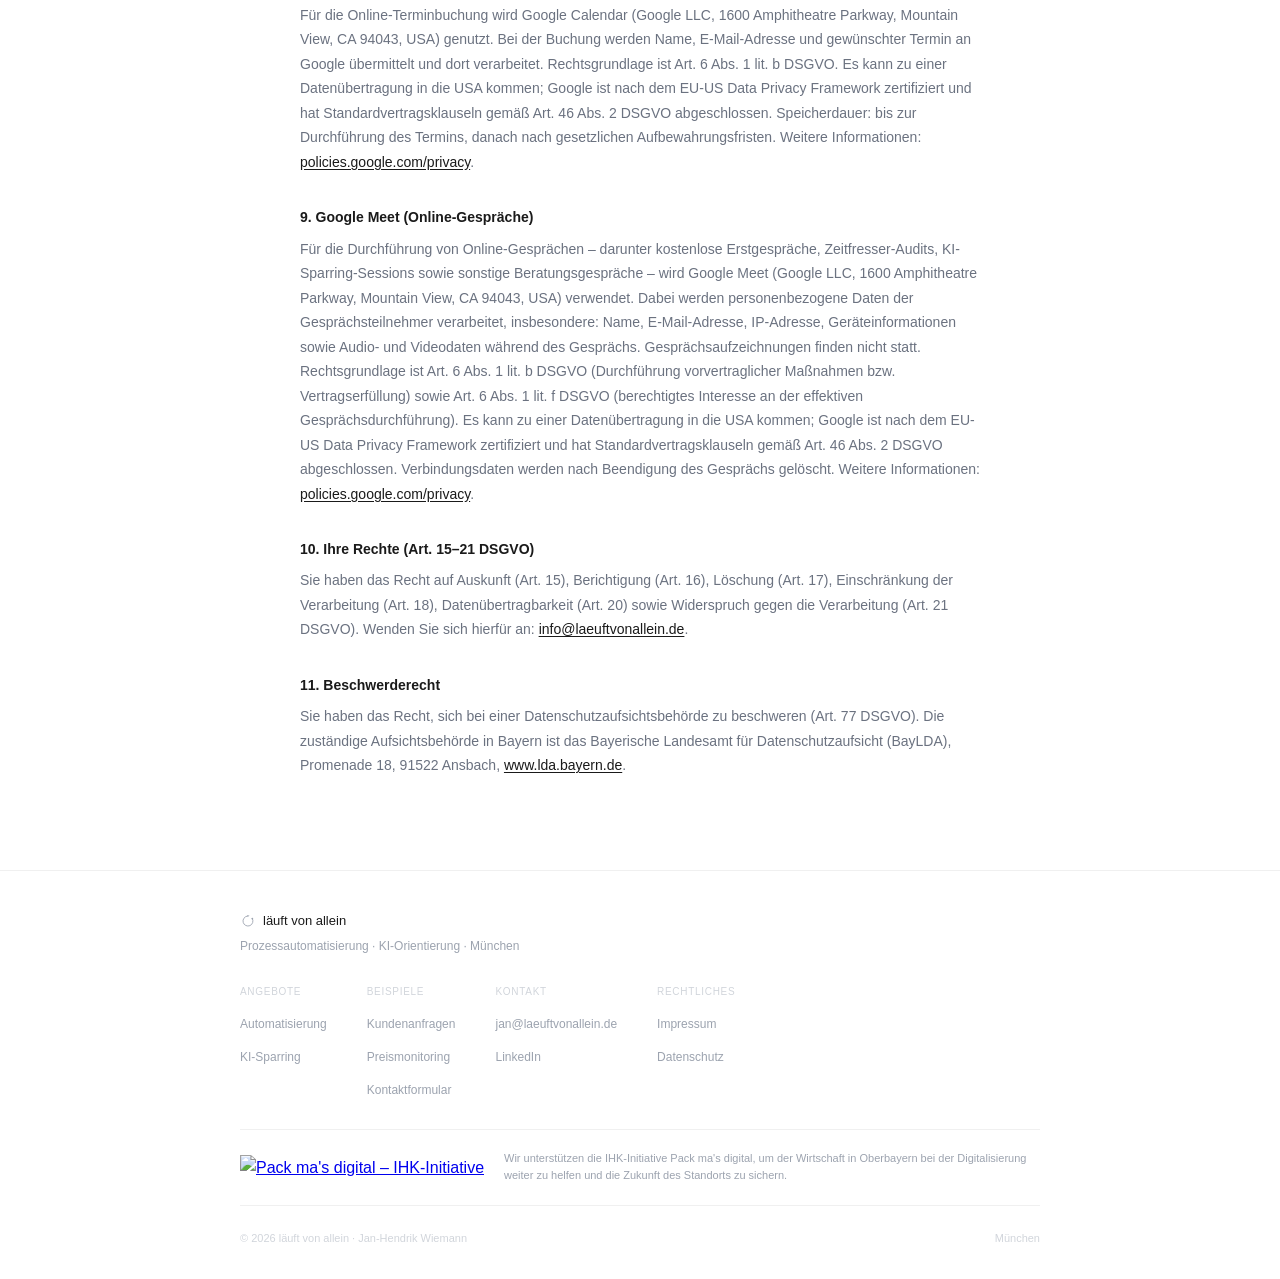
==== commit e09bfa93: "Rename datenschutz.html to index.html" ====
--- a/datenschutz/index.html
+++ b/datenschutz/index.html
@@ -159,6 +159,19 @@
       .nav-links.open { display: flex; }
       .nav-hamburger { display: flex; }
       .footer-nav { gap: 1.5rem; }
+    }
+
+    /* ─── Footer partner badge ──────────────────────────────── */
+    .footer-partner {
+      display: flex; align-items: center; gap: 1.25rem;
+      padding: 1.25rem 0;
+      border-bottom: 1px solid #f0f0f0;
+    }
+    .footer-partner img {
+      height: 40px; width: auto; flex-shrink: 0;
+    }
+    .footer-partner-text {
+      font-size: 11px; color: #9ca3af; line-height: 1.55;
     }
   </style>
 </head>
@@ -277,6 +290,12 @@
         </div>
       </div>
     </div>
+    <div class="footer-partner">
+      <a href="https://www.packmasdigital.de" target="_blank" rel="noopener" style="flex-shrink:0;">
+        <img src="packmasdigital.png" alt="Pack ma's digital – IHK-Initiative">
+      </a>
+      <span class="footer-partner-text">Wir unterstützen die IHK-Initiative Pack ma's digital, um der Wirtschaft in Oberbayern bei der Digitalisierung weiter zu helfen und die Zukunft des Standorts zu sichern.</span>
+    </div>
     <div class="footer-bottom">
       <span>© 2026 läuft von allein · Jan-Hendrik Wiemann</span>
       <span>München</span>
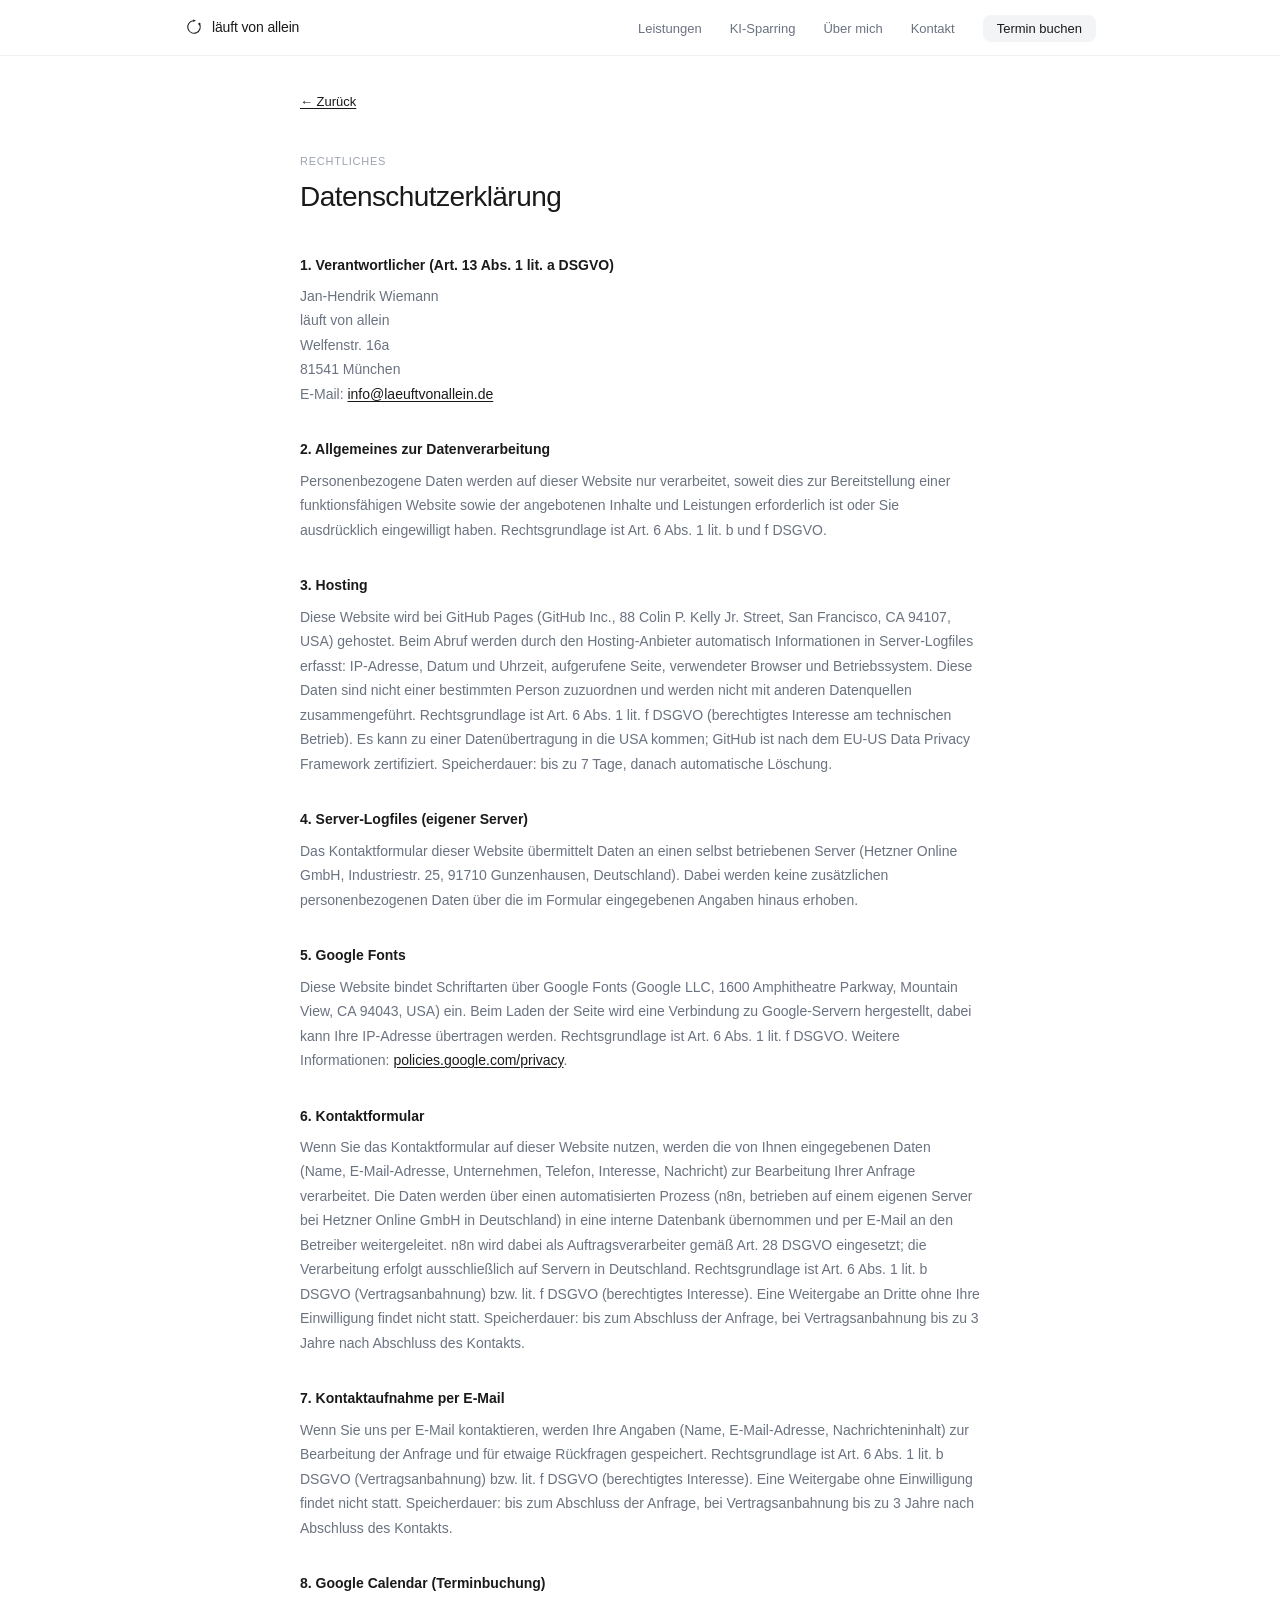
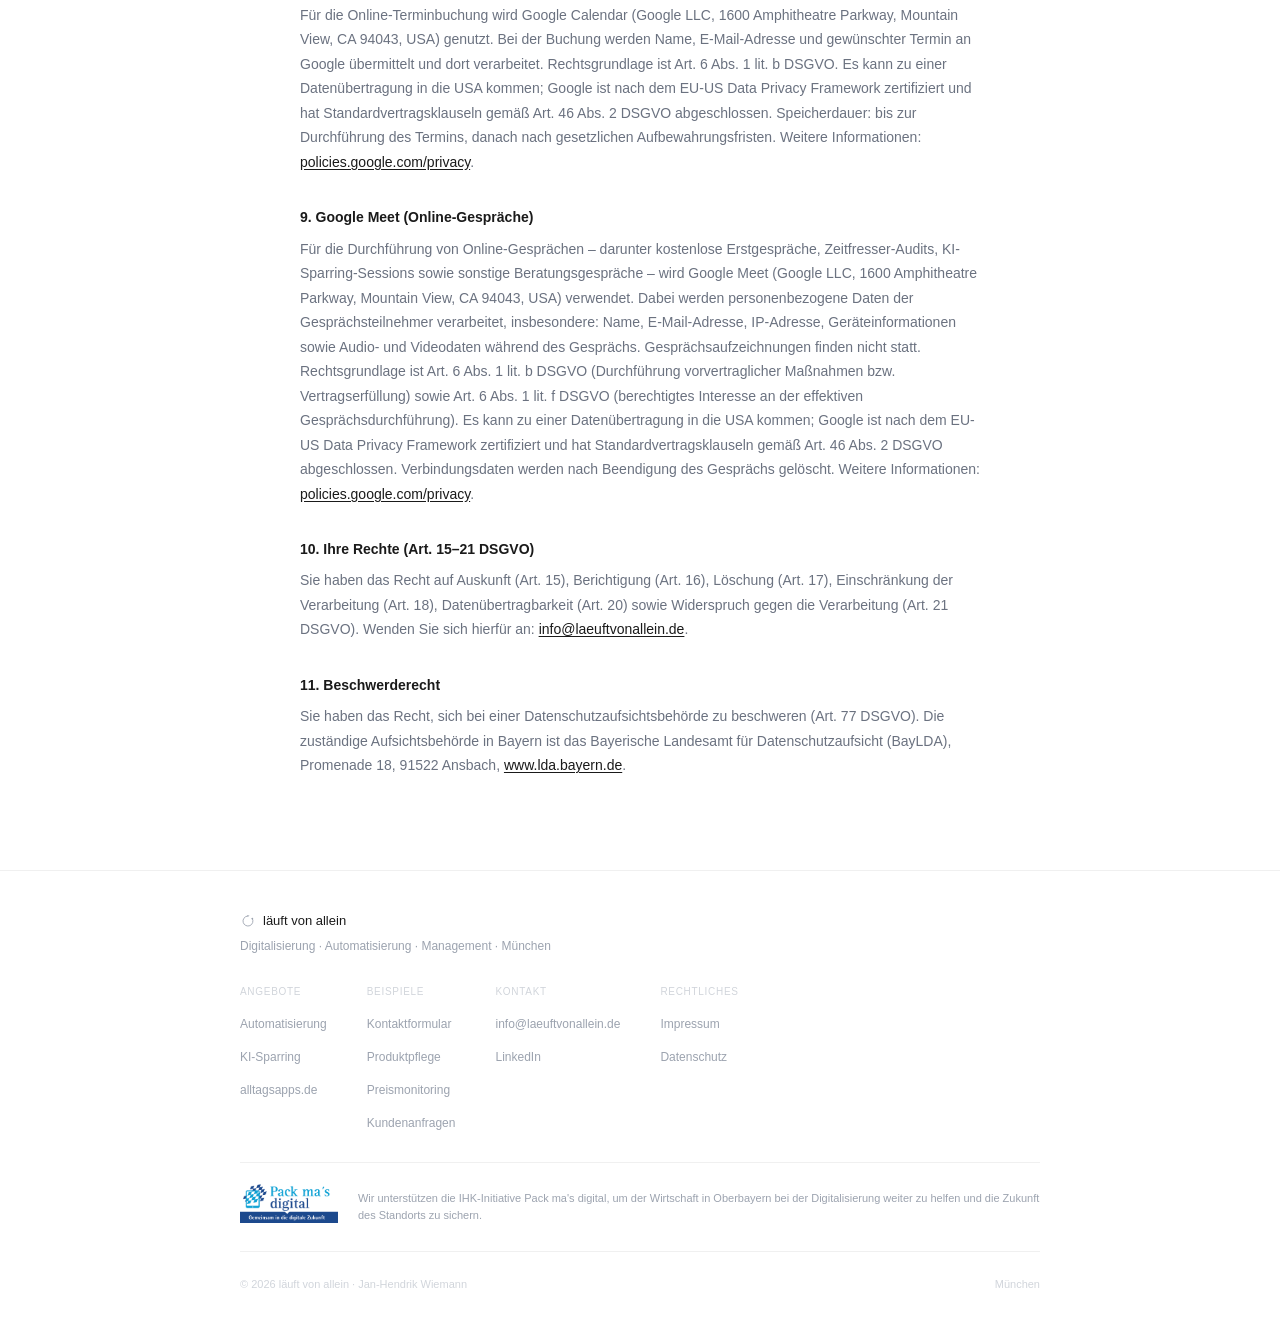
==== commit 1918e40a: "Website läuft von allein Statische Website (HTML/CSS/JS) für laeuftvonallein.de, gehostet über GitHu" ====
--- a/datenschutz/index.html
+++ b/datenschutz/index.html
@@ -256,7 +256,7 @@
           </svg>
           läuft von allein
         </a>
-        <span class="footer-brand-sub">Prozessautomatisierung · KI-Orientierung · München</span>
+        <span class="footer-brand-sub">Digitalisierung · Automatisierung · Management · München</span>
       </div>
       <div class="footer-nav">
         <div class="footer-nav-col">
@@ -264,20 +264,22 @@
           <ul>
             <li><a href="/#leistungen">Automatisierung</a></li>
             <li><a href="/ki-sparring">KI-Sparring</a></li>
+            <li><a href="https://alltagsapps.de" target="_blank" rel="noopener">alltagsapps.de</a></li>
           </ul>
         </div>
         <div class="footer-nav-col">
           <h4>Beispiele</h4>
           <ul>
+            <li><a href="/kontaktformular">Kontaktformular</a></li>
+            <li><a href="/produktpflege">Produktpflege</a></li>
+            <li><a href="/preismonitoring">Preismonitoring</a></li>
             <li><a href="/email-autoentwurf">Kundenanfragen</a></li>
-            <li><a href="/preismonitoring">Preismonitoring</a></li>
-            <li><a href="/kontaktformular">Kontaktformular</a></li>
           </ul>
         </div>
         <div class="footer-nav-col">
           <h4>Kontakt</h4>
           <ul>
-            <li><a href="mailto:jan@laeuftvonallein.de">jan@laeuftvonallein.de</a></li>
+            <li><a href="mailto:info@laeuftvonallein.de">info@laeuftvonallein.de</a></li>
             <li><a href="https://www.linkedin.com/in/janwiemann" target="_blank" rel="noopener">LinkedIn</a></li>
           </ul>
         </div>
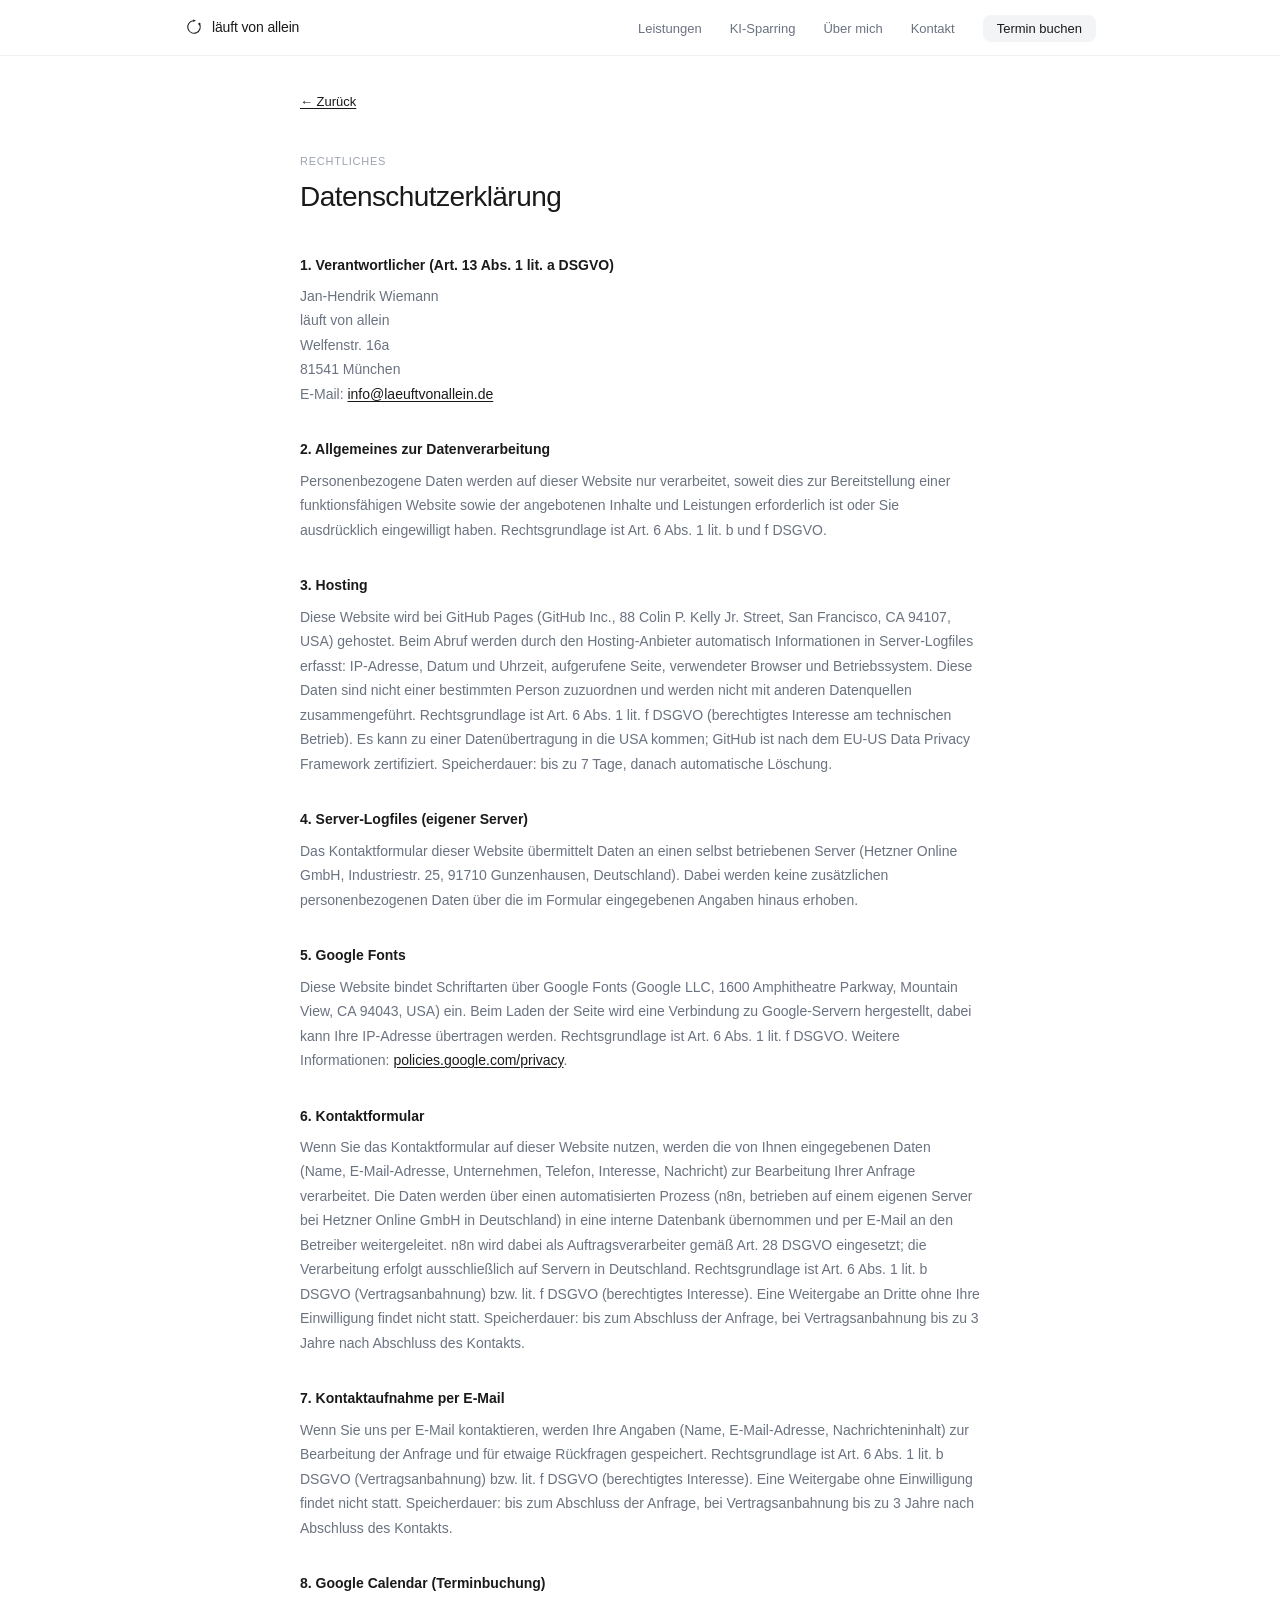
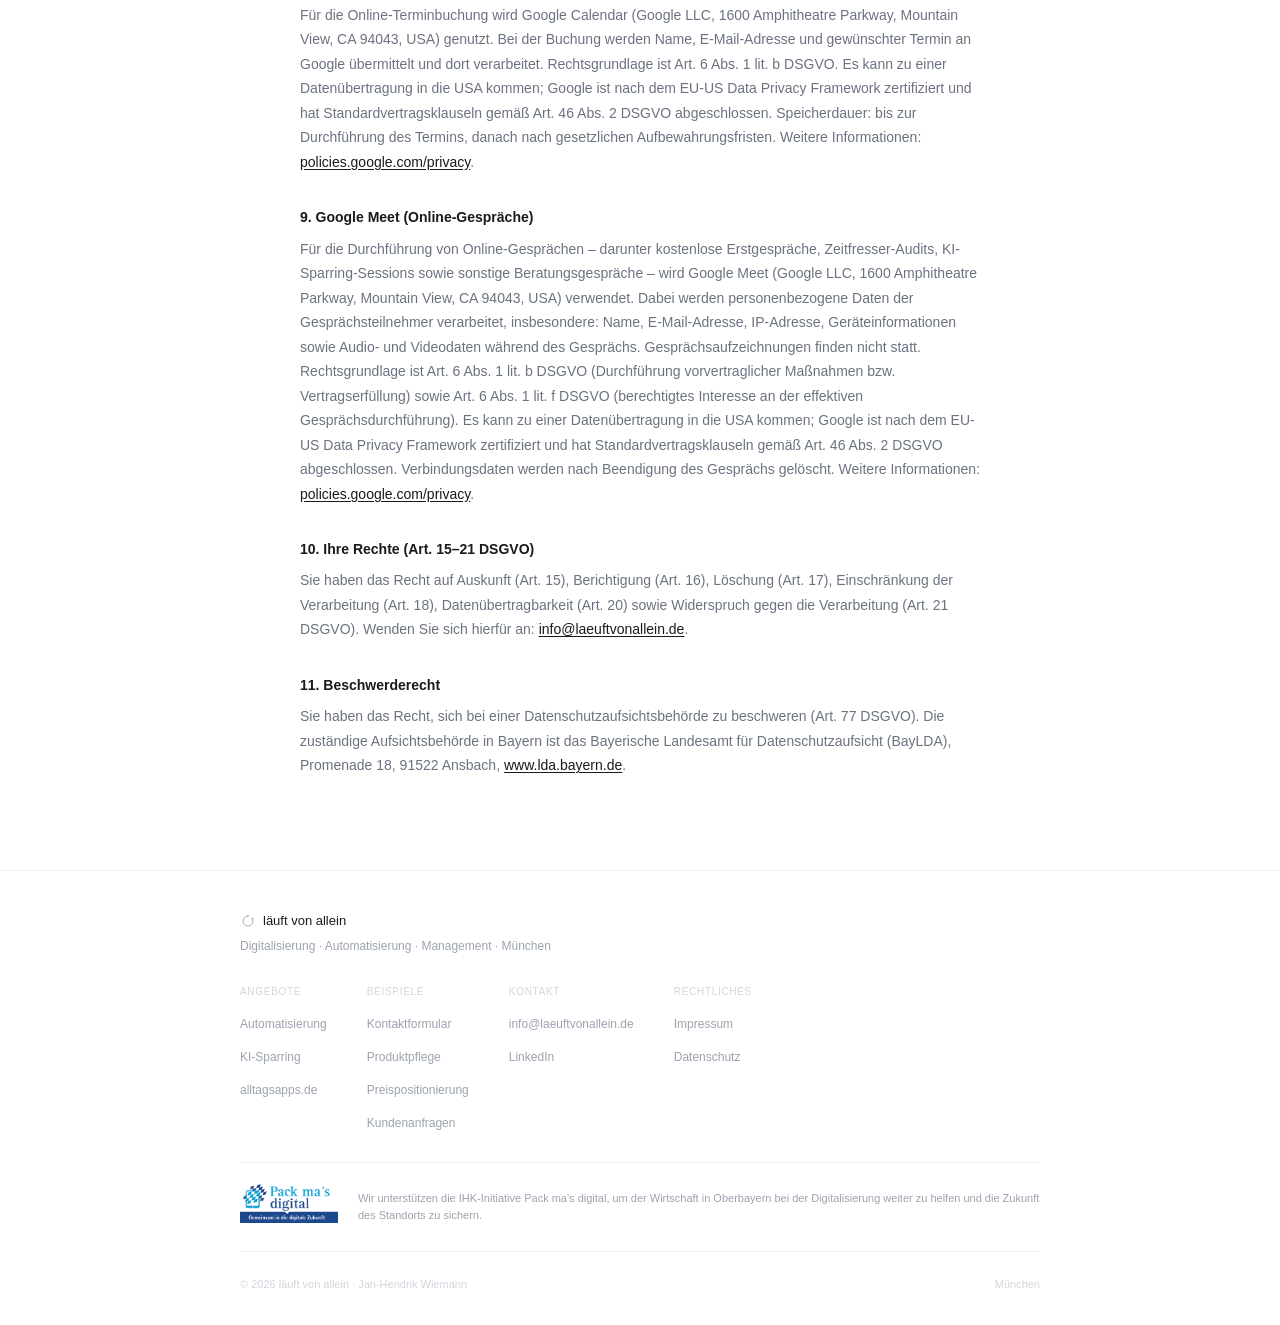
==== commit 375a52d3: "Preispositionierung ersetzt Preismonitoring, Mocks anonymisiert" ====
--- a/datenschutz/index.html
+++ b/datenschutz/index.html
@@ -272,7 +272,7 @@
           <ul>
             <li><a href="/kontaktformular">Kontaktformular</a></li>
             <li><a href="/produktpflege">Produktpflege</a></li>
-            <li><a href="/preismonitoring">Preismonitoring</a></li>
+            <li><a href="/preispositionierung">Preispositionierung</a></li>
             <li><a href="/email-autoentwurf">Kundenanfragen</a></li>
           </ul>
         </div>
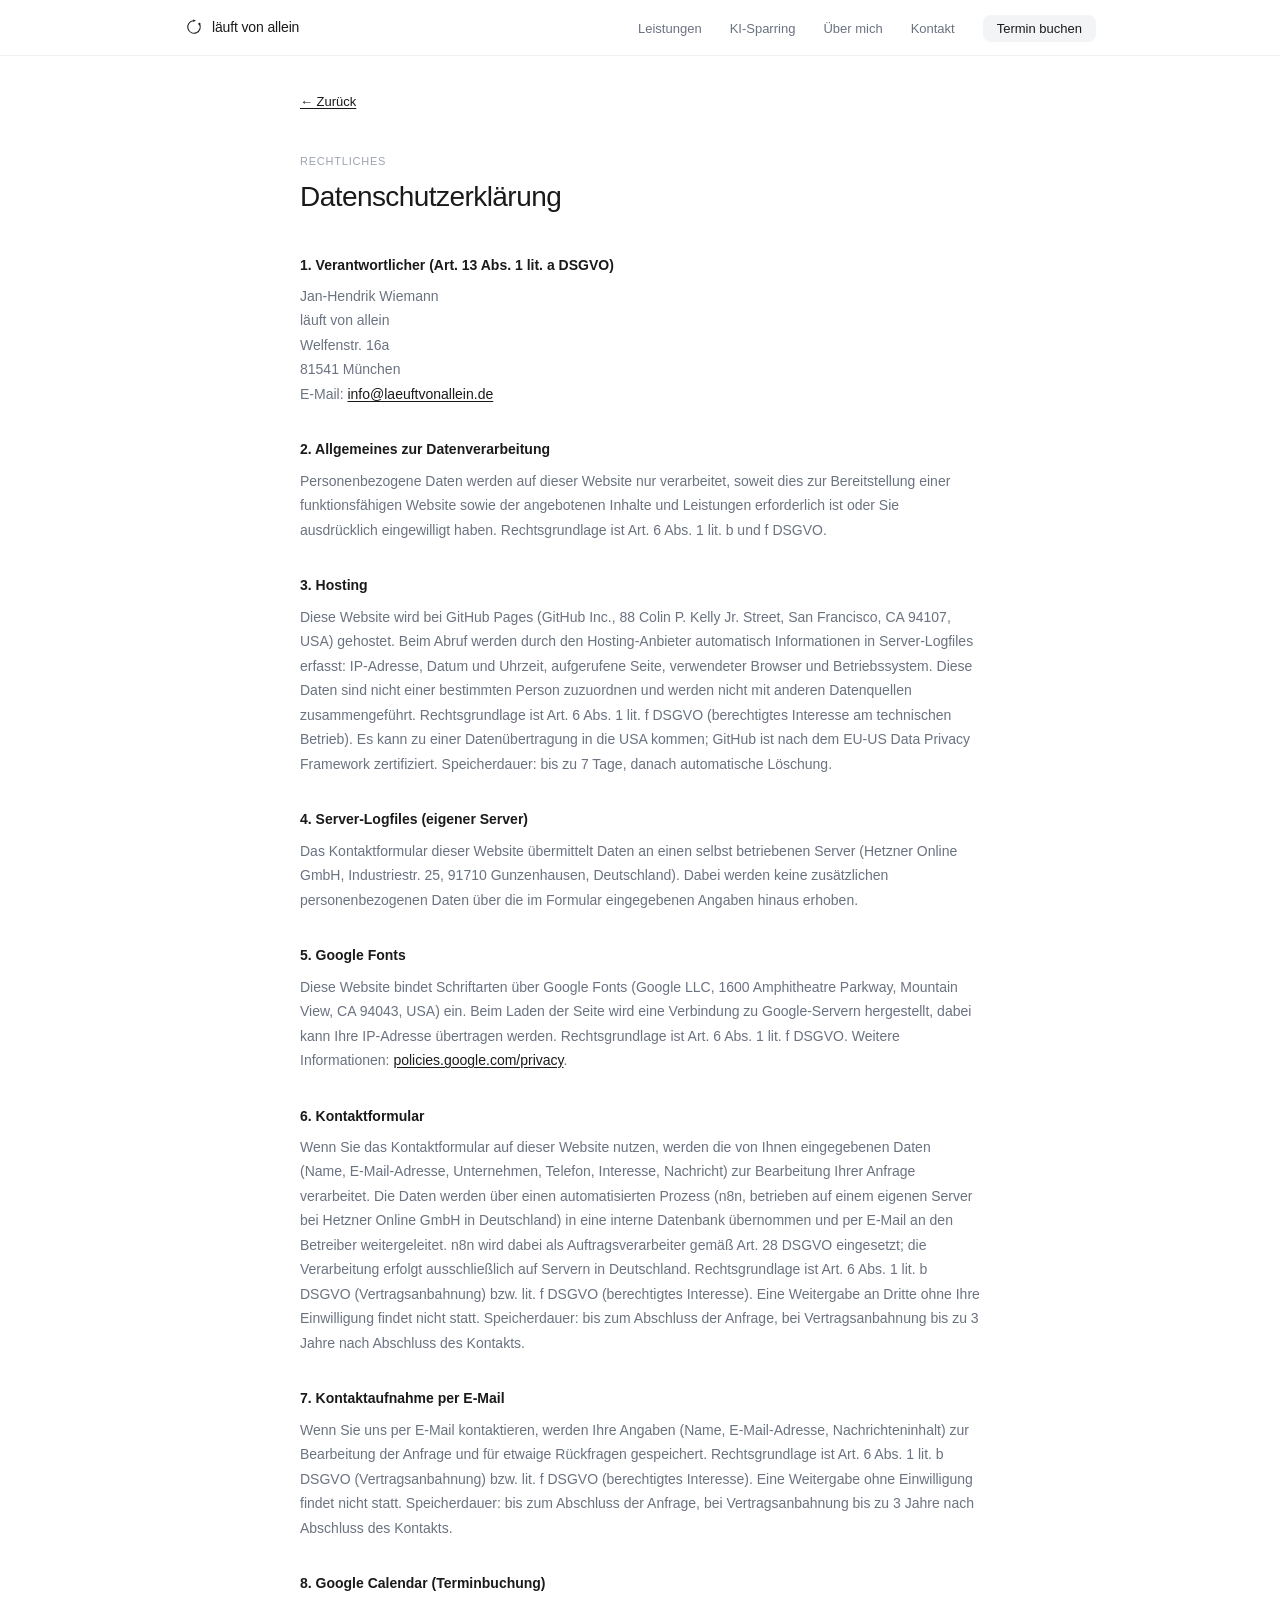
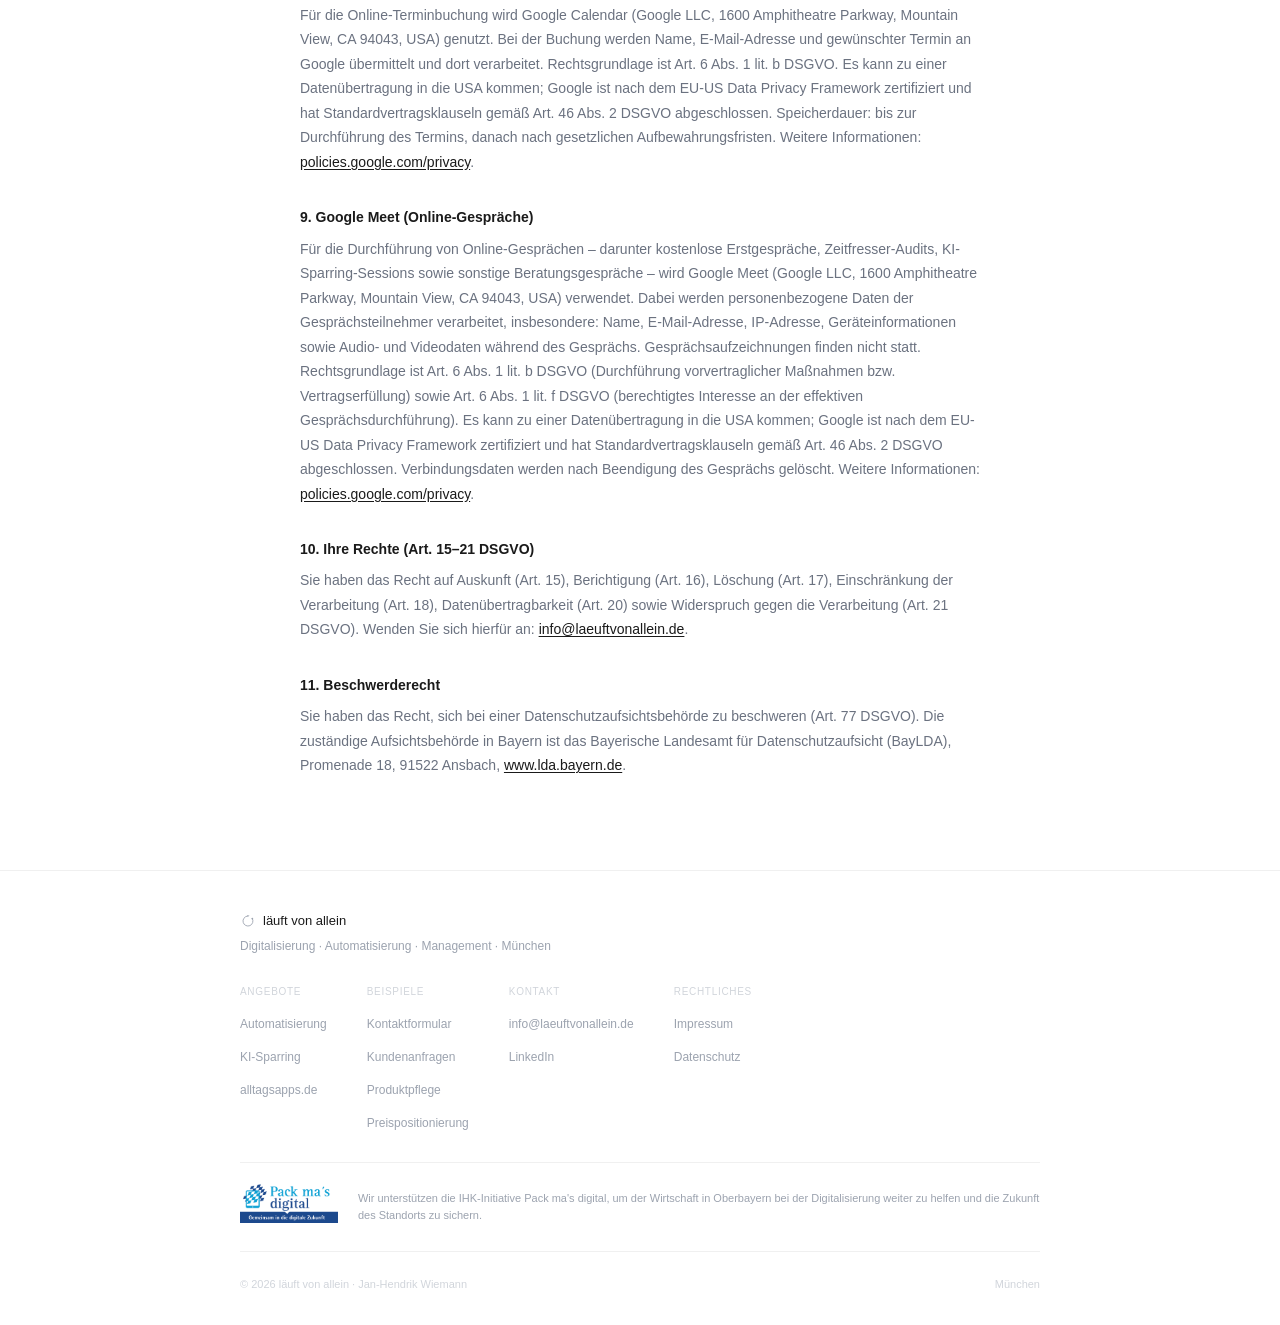
==== commit 0bdbde2d: "Produktpflege um Dokumente- und Bilder-Review erweitert, Beispiel-Reihenfolge angepasst" ====
--- a/datenschutz/index.html
+++ b/datenschutz/index.html
@@ -271,9 +271,9 @@
           <h4>Beispiele</h4>
           <ul>
             <li><a href="/kontaktformular">Kontaktformular</a></li>
+            <li><a href="/email-autoentwurf">Kundenanfragen</a></li>
             <li><a href="/produktpflege">Produktpflege</a></li>
             <li><a href="/preispositionierung">Preispositionierung</a></li>
-            <li><a href="/email-autoentwurf">Kundenanfragen</a></li>
           </ul>
         </div>
         <div class="footer-nav-col">
